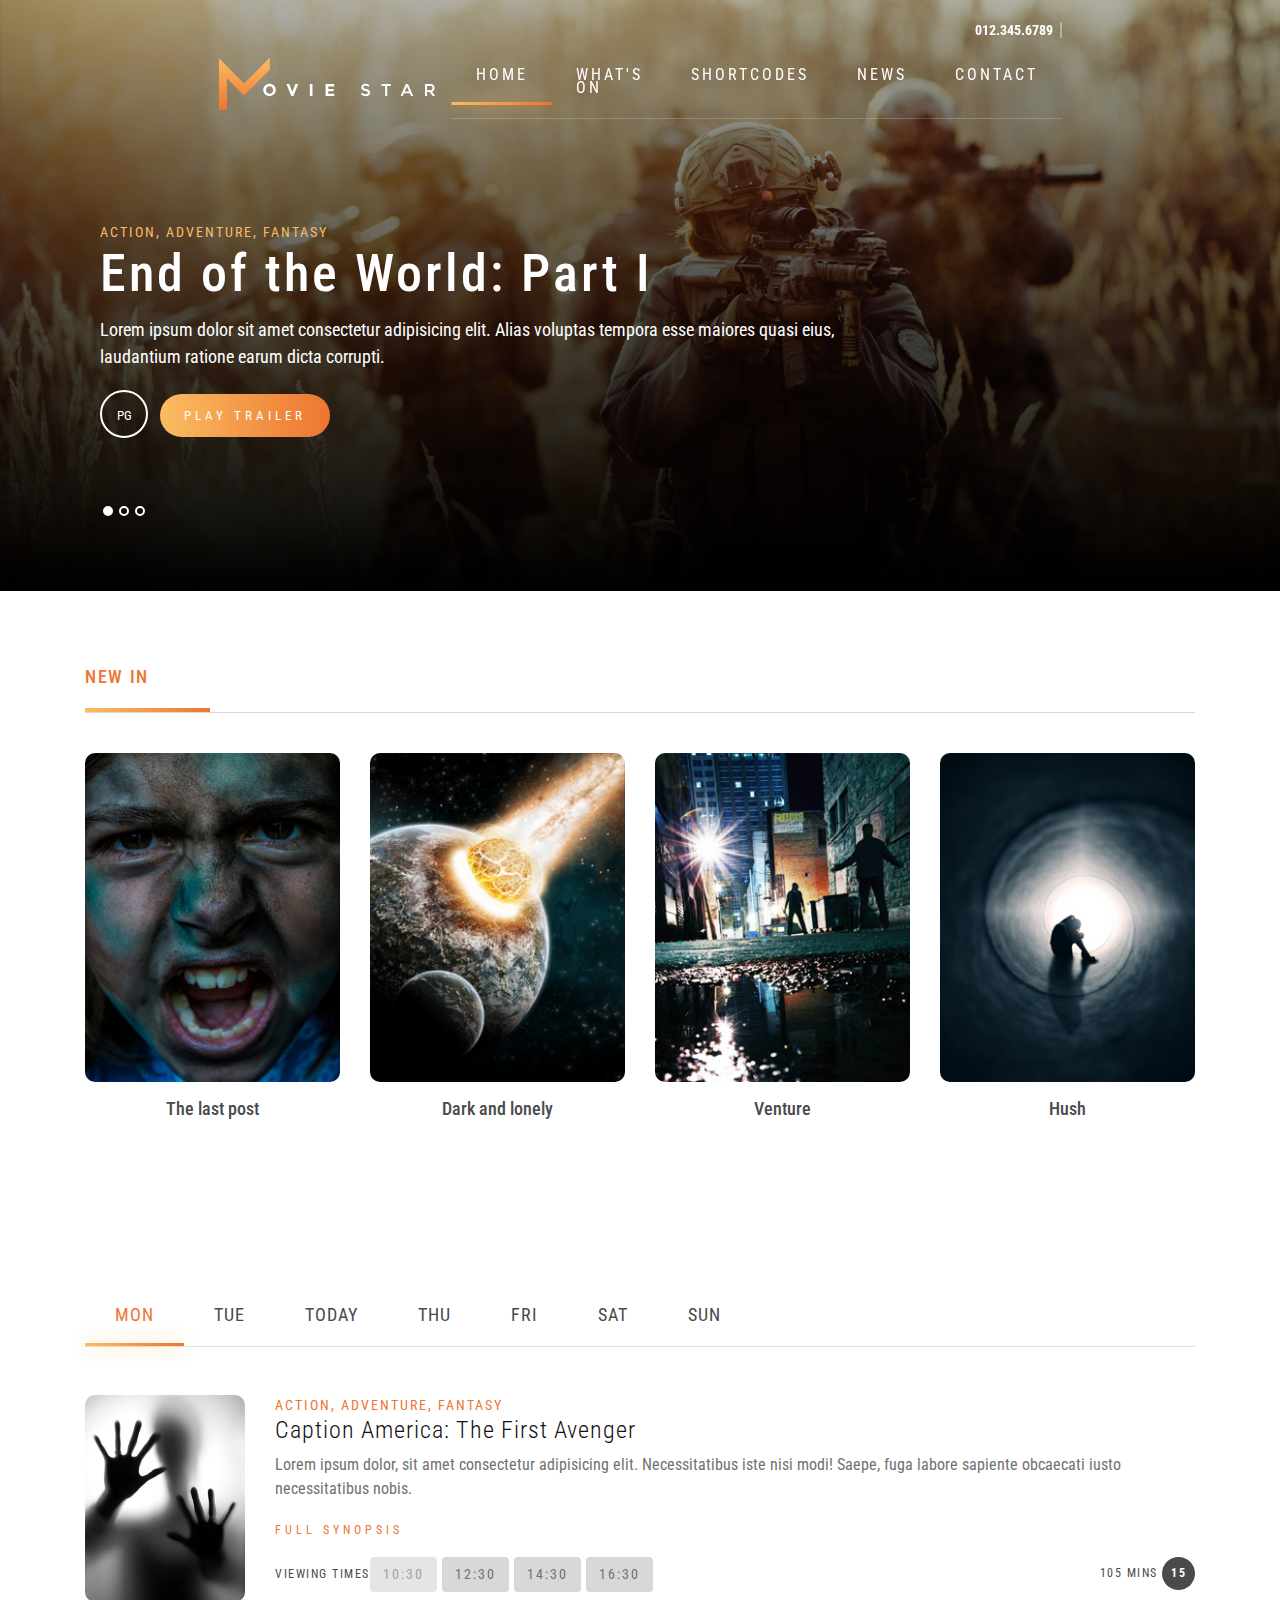
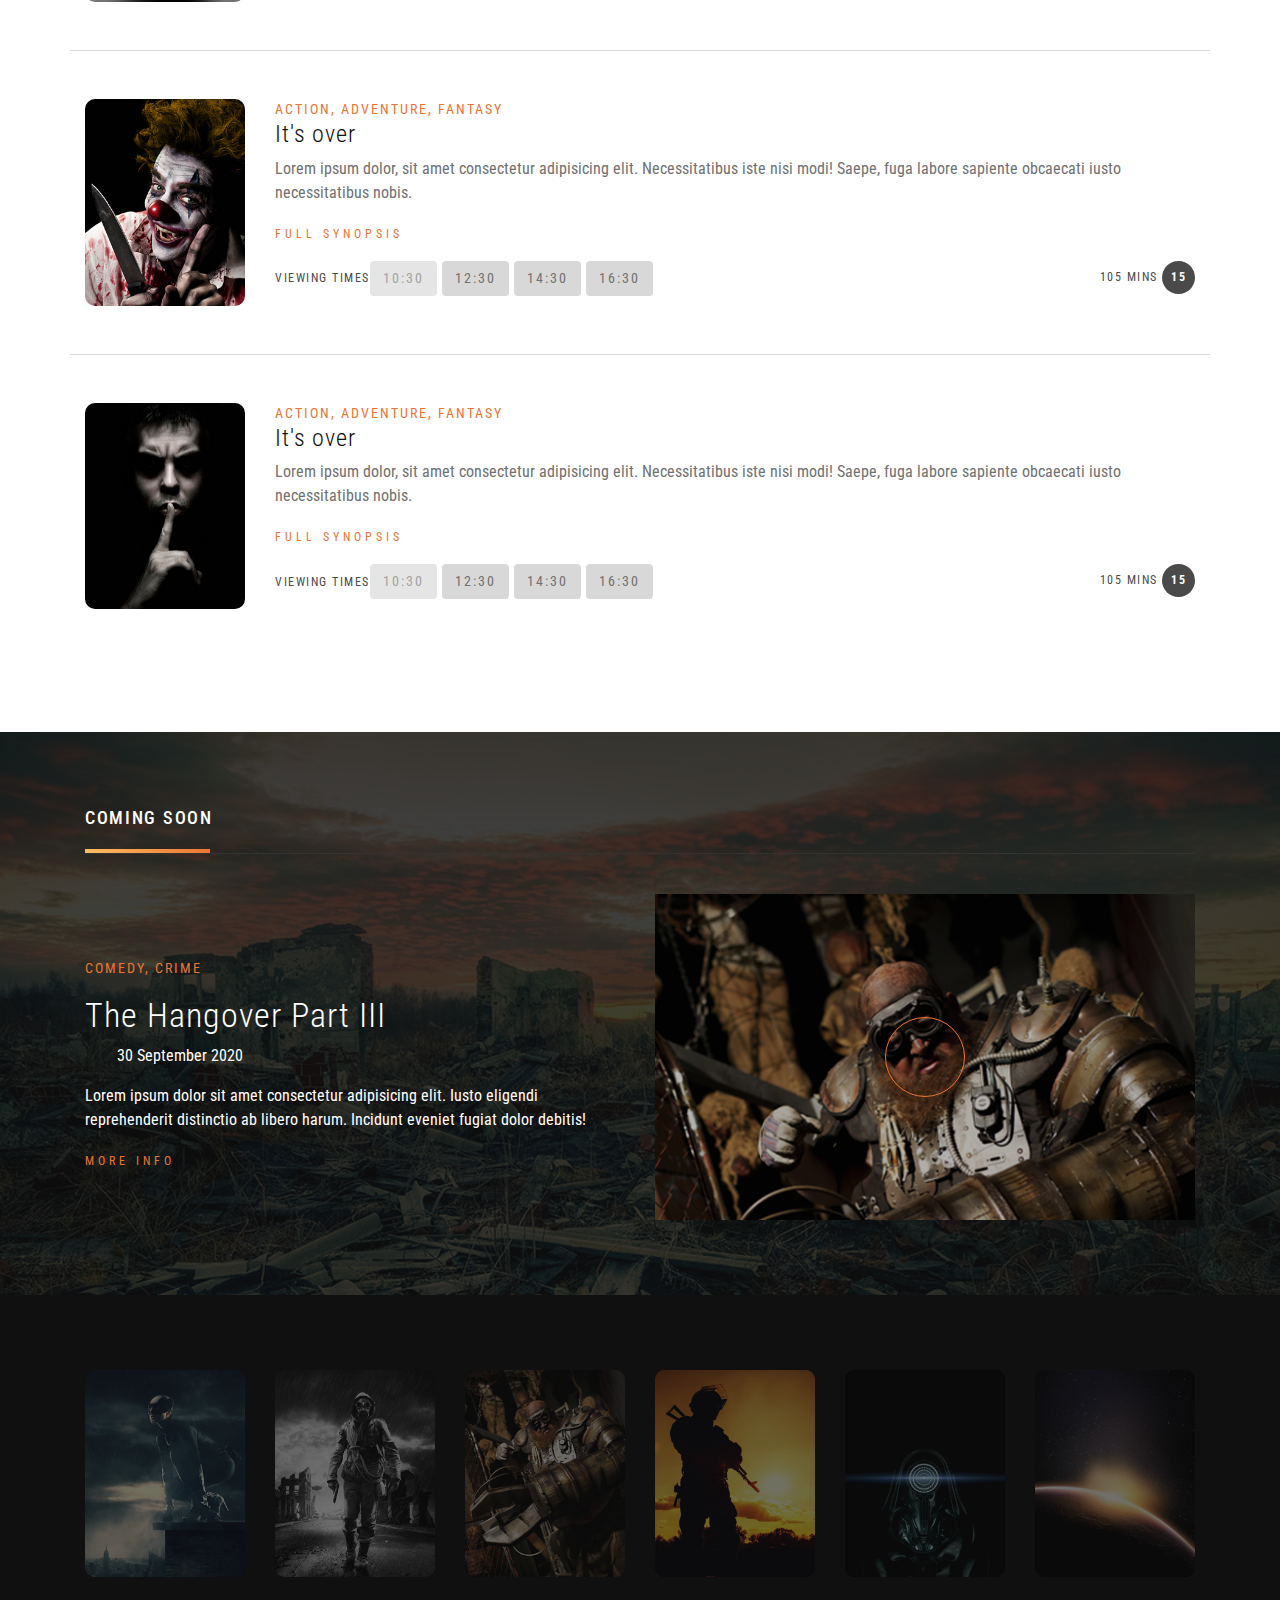
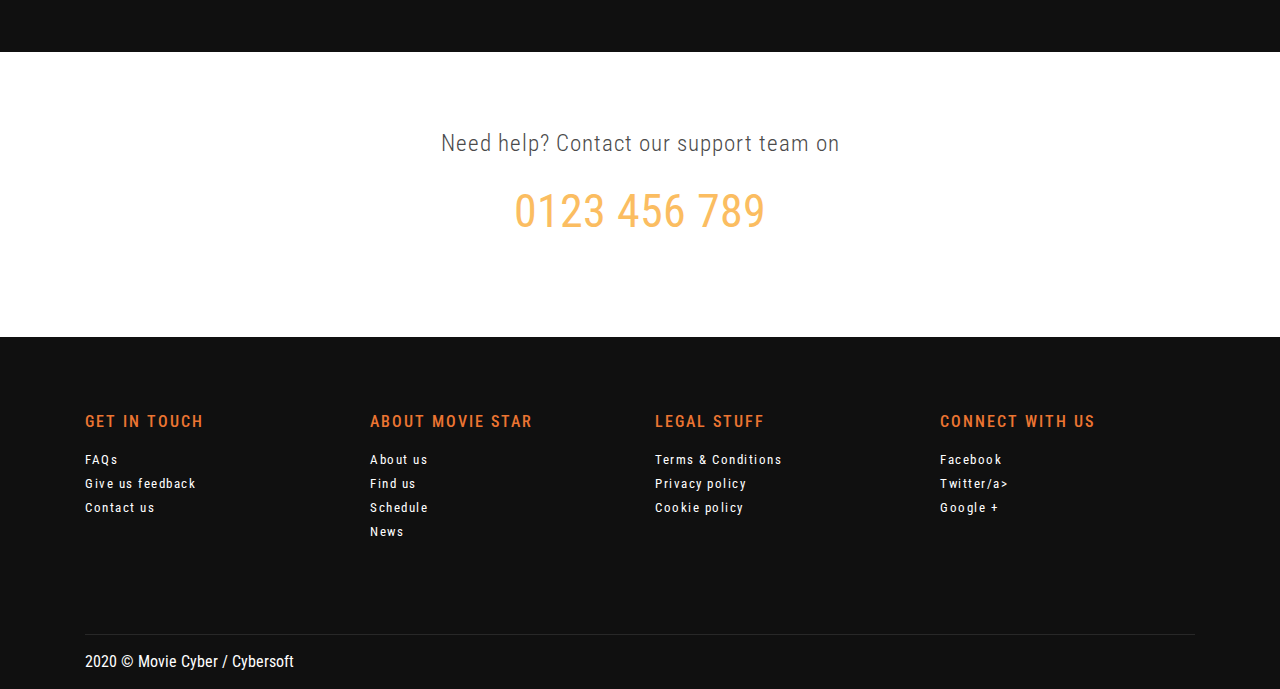
==== Frontend/index.html @ 4424aa49 "Frontend" ====
<!DOCTYPE html>
<html lang="en">

<head>
    <meta charset="UTF-8">
    <meta name="viewport" content="width=device-width, initial-scale=1.0">
    <title>MovieCyber</title>

    <!-- ANIMATE CSS  -->
    <link rel="stylesheet" href="https://cdnjs.cloudflare.com/ajax/libs/animate.css/4.1.1/animate.min.css" />

    <!-- FONT AWESOME  -->
    <link rel="stylesheet" href="https://cdnjs.cloudflare.com/ajax/libs/font-awesome/6.4.0/css/all.min.css"
        integrity="sha512-iecdLmaskl7CVkqkXNQ/ZH/XLlvWZOJyj7Yy7tcenmpD1ypASozpmT/E0iPtmFIB46ZmdtAc9eNBvH0H/ZpiBw=="
        crossorigin="anonymous" referrerpolicy="no-referrer" />

    <!-- BOOTSTRAP 4  CSS -->
    <link rel="stylesheet" href="https://cdn.jsdelivr.net/npm/bootstrap@4.0.0/dist/css/bootstrap.min.css"
        integrity="sha384-Gn5384xqQ1aoWXA+058RXPxPg6fy4IWvTNh0E263XmFcJlSAwiGgFAW/dAiS6JXm" crossorigin="anonymous">

    <!-- FONT GOOGLE  -->
    <link rel="preconnect" href="https://fonts.googleapis.com">
    <link rel="preconnect" href="https://fonts.gstatic.com" crossorigin>
    <link
        href="https://fonts.googleapis.com/css2?family=Montserrat:ital,wght@0,400;0,700;1,300&family=Roboto+Condensed:wght@300;400;700&family=Roboto:wght@700&family=Work+Sans:wght@300;400;700&display=swap"
        rel="stylesheet">

    <!-- VENOBOX CSS  -->
    <link rel="stylesheet" href="./css/venobox.min.css">

    <!-- MAIN CSS  -->
    <link rel="stylesheet" href="./css/index.css">
</head>

<body>
    <!-- HEADER  -->
    <header class="container-md">
        <p class="text-right text-white mb-0">
            <i class="fa-solid fa-phone"></i>
            <span class="mx-3 border-right pr-2">012.345.6789</span>
            <i class="fa fa-search"></i>
        </p>
        <nav class="navbar navbar-expand-md">
            <a class="navbar-brand" href="#">
                <img src="./img/logo.svg" alt="logo">
            </a>
            <button class="navbar-toggler" type="button" data-toggle="collapse" data-target="#movieNavBar"
                aria-controls="navbarSupportedContent" aria-expanded="false" aria-label="Toggle navigation">
                <span class="navbar-toggler-icon">
                    <i class="fa fa-bars"></i>
                </span>
            </button>

            <div class="collapse navbar-collapse" id="movieNavBar">
                <ul class="navbar-nav ml-auto">
                    <li class="nav-item active line">
                        <a class="nav-link" href="#">HOME <span class="sr-only">(current)</span></a>
                    </li>
                    <li class="nav-item line">
                        <a class="nav-link" href="#">WHAT'S ON</a>
                    </li>
                    <li class="nav-item line">
                        <a class="nav-link" href="#">SHORTCODES</a>
                    </li>
                    <li class="nav-item line">
                        <a class="nav-link" href="#">NEWS</a>
                    </li>
                    <li class="nav-item line">
                        <a class="nav-link" href="#">CONTACT</a>
                    </li>
                </ul>
            </div>
        </nav>
    </header>
    <header id="headerFixed">
        <nav class="navbar navbar-expand-lg container">
            <a class="navbar-brand" href="#">
                <img src="./img/logo.svg" alt="logo">
            </a>
            <button class="navbar-toggler" type="button" data-toggle="collapse" data-target="#movieNavBar"
                aria-controls="navbarSupportedContent" aria-expanded="false" aria-label="Toggle navigation">
                <span class="navbar-toggler-icon">
                </span>
            </button>

            <div class="collapse navbar-collapse" id="movieNavBar">
                <ul class="navbar-nav ml-auto">
                    <li class="nav-item active line">
                        <a class="nav-link" href="#">HOME <span class="sr-only">(current)</span></a>
                    </li>
                    <li class="nav-item line">
                        <a class="nav-link" href="#">WHAT'S ON</a>
                    </li>
                    <li class="nav-item line">
                        <a class="nav-link" href="#">SHORTCODES</a>
                    </li>
                    <li class="nav-item line">
                        <a class="nav-link" href="#">NEWS</a>
                    </li>
                    <li class="nav-item line">
                        <a class="nav-link" href="#">CONTACT</a>
                    </li>
                </ul>
            </div>
        </nav>
    </header>

    <!-- CAROUSEL  -->
    <section class="movieCarousel">
        <!-- data-ride="carousel" -->
        <div id="carouselMovie" class="carousel slide">
            <ol class="container carousel-indicators">
                <li data-target="#carouselMovie" data-slide-to="0" class="active"></li>
                <li data-target="#carouselMovie" data-slide-to="1"></li>
                <li data-target="#carouselMovie" data-slide-to="2"></li>
            </ol>
            <div class="carousel-inner">
                <div class="carousel-item active">
                    <img class="d-block w-100" src="./img/hero-1.jpg" alt="First slide">
                    <div class="movieCarousel__overlay">
                    </div>
                    <div class="container carousel-caption d-none d-md-block">
                        <div class="col-9">
                            <p class="animate__animated animate__fadeInDown">ACTION, ADVENTURE, FANTASY</p>
                            <h2 class="animate__animated animate__fadeInDown">End of the World: Part I</h2>
                            <p class="animate__animated animate__fadeInUp">Lorem ipsum dolor sit amet consectetur
                                adipisicing elit. Alias voluptas tempora esse
                                maiores quasi eius, laudantium ratione earum dicta corrupti.</p>
                            <div class="movieCarousel__trailer animate__animated animate__fadeInUp">
                                <span>PG</span>
                                <button>
                                    <span>
                                        <i class="fa fa-play"></i>
                                        PLAY TRAILER
                                    </span>
                                </button>
                            </div>
                        </div>
                    </div>
                </div>
                <div class="carousel-item">
                    <img class="d-block w-100" src="./img/hero-2.jpg" alt="Second slide">
                    <div class="movieCarousel__overlay">
                    </div>
                    <div class="container carousel-caption d-none d-md-block">
                        <div class="col-9">
                            <p class="animate__animated animate__fadeInDown">ACTION, ADVENTURE, FANTASY</p>
                            <h2 class="animate__animated animate__fadeInDown">End of the World: Part II</h2>
                            <p class="animate__animated animate__fadeInUp">Lorem ipsum dolor sit amet consectetur
                                adipisicing elit. Alias voluptas tempora esse
                                maiores
                                quasi eius, laudantium ratione earum dicta corrupti.</p>
                            <div class="movieCarousel__trailer animate__animated animate__fadeInUp">
                                <span>PG</span>
                                <button>
                                    <span>
                                        <i class="fa fa-play"></i>
                                        PLAY TRAILER
                                    </span>
                                </button>
                            </div>
                        </div>
                    </div>
                </div>
                <div class="carousel-item">
                    <img class="d-block w-100" src="./img/hero-3.jpg" alt="Third slide">
                    <div class="movieCarousel__overlay">
                    </div>
                    <div class="container carousel-caption d-none d-md-block">
                        <div class="col-9">
                            <p class="animate__animated animate__fadeInDown">ACTION, ADVENTURE, FANTASY</p>
                            <h2 class="animate__animated animate__fadeInDown">End of the World: Part III</h2>
                            <p class="animate__animated animate__fadeInUp">Lorem ipsum dolor sit amet consectetur
                                adipisicing elit. Alias voluptas tempora esse
                                maiores
                                quasi eius, laudantium ratione earum dicta corrupti.</p>
                            <div class="movieCarousel__trailer animate__animated animate__fadeInUp">
                                <span>PG</span>
                                <button>
                                    <span>
                                        <i class="fa fa-play"></i>
                                        PLAY TRAILER
                                    </span>
                                </button>
                            </div>
                        </div>
                    </div>
                </div>
            </div>
        </div>
    </section>

    <!-- NEWIN -->
    <section class="newIn section">
        <div class="container">
            <h2 class="title">New In</h2>
            <div class="newIn__content">
                <div class="row">
                    <div class="col-3">
                        <div class="newIn__img">
                            <img class="img-fluid" src="./img/movie-1.jpg" alt="">
                            <div class="newIn__overlay"></div>
                            <div class="newIn__play">
                                <div>
                                    <a href="#"><i class="fa fa-play"></i></a>
                                    <a href="#">read more</a>
                                    <p class="date">Released: 7 Mar, 2017</p>
                                </div>
                            </div>
                        </div>
                        <div class="newIn__title">
                            <h3>The last post</h3>
                            <div>
                                <i class="fa fa-star"></i>
                                <i class="fa fa-star"></i>
                                <i class="fa fa-star"></i>
                                <i class="fa fa-star"></i>
                                <i class="fa fa-star"></i>
                            </div>
                        </div>
                    </div>
                    <div class="col-3">
                        <div class="newIn__img">
                            <img class="img-fluid" src="./img/movie-2.jpg" alt="">
                            <div class="newIn__overlay"></div>
                            <div class="newIn__play">
                                <div>
                                    <a href="#"><i class="fa fa-play"></i></a>
                                    <a href="#">read more</a>
                                    <p class="date">Released: 7 Mar, 2017</p>
                                </div>
                            </div>
                        </div>
                        <div class="newIn__title">
                            <h3>Dark and lonely</h3>
                            <div>
                                <i class="fa fa-star"></i>
                                <i class="fa fa-star"></i>
                                <i class="fa fa-star"></i>
                                <i class="fa fa-star"></i>
                                <i class="fa fa-star"></i>
                            </div>
                        </div>
                    </div>
                    <div class="col-3">
                        <div class="newIn__img">
                            <img class="img-fluid" src="./img/movie-3.jpg" alt="">
                            <div class="newIn__overlay"></div>
                            <div class="newIn__play">
                                <div>
                                    <a href="#"><i class="fa fa-play"></i></a>
                                    <a href="#">read more</a>
                                    <p class="date">Released: 7 Mar, 2017</p>
                                </div>
                            </div>
                        </div>
                        <div class="newIn__title">
                            <h3>Venture</h3>
                            <div>
                                <i class="fa fa-star"></i>
                                <i class="fa fa-star"></i>
                                <i class="fa fa-star"></i>
                                <i class="fa fa-star"></i>
                                <i class="fa fa-star"></i>
                            </div>
                        </div>
                    </div>
                    <div class="col-3">
                        <div class="newIn__img">
                            <img class="img-fluid" src="./img/movie-4.jpg" alt="">
                            <div class="newIn__overlay"></div>
                            <div class="newIn__play">
                                <div>
                                    <a href="#"><i class="fa fa-play"></i></a>
                                    <a href="#">read more</a>
                                    <p class="date">Released: 7 Mar, 2017</p>
                                </div>
                            </div>
                        </div>
                        <div class="newIn__title">
                            <h3>Hush</h3>
                            <div>
                                <i class="fa fa-star"></i>
                                <i class="fa fa-star"></i>
                                <i class="fa fa-star"></i>
                                <i class="fa fa-star"></i>
                                <i class="fa fa-star"></i>
                            </div>
                        </div>
                    </div>
                </div>
            </div>
        </div>
    </section>

    <!-- SHOWTIME  -->
    <section class="showTimes section">
        <div class="container">
            <ul class="nav nav-tabs" id="myTab" role="tablist">
                <li class="nav-item">
                    <a class="nav-link active line" id="mon-tab" data-toggle="tab" href="#mon" role="tab"
                        aria-controls="home" aria-selected="true">
                        <span>MON</span>
                    </a>
                </li>
                <li class="nav-item">
                    <a class="nav-link line" id="tue-tab" data-toggle="tab" href="#tue" role="tab"
                        aria-controls="profile" aria-selected="false">
                        <span>TUE</span>
                    </a>
                </li>
                <li class="nav-item">
                    <a class="nav-link line" id="today-tab" data-toggle="tab" href="#today" role="tab"
                        aria-controls="contact" aria-selected="false">
                        <span>TODAY</span>
                    </a>
                </li>
                <li class="nav-item">
                    <a class="nav-link line" id="thu-tab" data-toggle="tab" href="#thu" role="tab"
                        aria-controls="contact" aria-selected="false">
                        <span>THU</span>
                    </a>
                </li>
                <li class="nav-item">
                    <a class="nav-link line" id="fri-tab" data-toggle="tab" href="#fri" role="tab"
                        aria-controls="contact" aria-selected="false">
                        <span>FRI</span>
                    </a>
                </li>
                <li class="nav-item">
                    <a class="nav-link line" id="sat-tab" data-toggle="tab" href="#sat" role="tab"
                        aria-controls="contact" aria-selected="false">
                        <span>SAT</span>
                    </a>
                </li>
                <li class="nav-item">
                    <a class="nav-link line" id="sun-tab" data-toggle="tab" href="#sun" role="tab"
                        aria-controls="contact" aria-selected="false">
                        <span>SUN</span>
                    </a>
                </li>
            </ul>
            <div class="tab-content" id="myTabContent">
                <div class="tab-pane fade show active" id="mon" role="tabpanel" aria-labelledby="home-tab">
                    <div class="row py-5 showTimes__row">
                        <div class="col-2">
                            <img class="img-fluid" src="./img/movie-5.jpg" alt="">
                        </div>
                        <div class="col-10">
                            <p>ACTION, ADVENTURE, FANTASY</p>
                            <h3>Caption America: The First Avenger</h3>
                            <p>Lorem ipsum dolor, sit amet consectetur adipisicing elit. Necessitatibus iste nisi modi!
                                Saepe, fuga labore sapiente obcaecati iusto necessitatibus nobis.</p>
                            <p>
                                <a href="#">FULL SYNOPSIS <i class="fa fa-angle-right"></i></a>
                            </p>
                            <div class="row showTimes__runingTimes">
                                <div class="col-9 d-flex align-items-center">
                                    <span><i class="fa fa-clock"></i> VIEWING TIMES</span>
                                    <button class="btn" disabled>10:30</button>
                                    <button class="btn">12:30</button>
                                    <button class="btn">14:30</button>
                                    <button class="btn">16:30</button>
                                </div>
                                <div class="col-3 text-right showTimes__mins">
                                    <span>105 MINS</span>
                                    <span>15</span>
                                </div>
                            </div>
                        </div>
                    </div>
                    <div class="row py-5 showTimes__row">
                        <div class="col-2">
                            <img class="img-fluid" src="./img/movie-6.jpg" alt="">
                        </div>
                        <div class="col-10">
                            <p>ACTION, ADVENTURE, FANTASY</p>
                            <h3>It's over</h3>
                            <p>Lorem ipsum dolor, sit amet consectetur adipisicing elit. Necessitatibus iste nisi modi!
                                Saepe, fuga labore sapiente obcaecati iusto necessitatibus nobis.</p>
                            <p>
                                <a href="#">FULL SYNOPSIS <i class="fa fa-angle-right"></i></a>
                            </p>
                            <div class="row showTimes__runingTimes">
                                <div class="col-9 d-flex align-items-center">
                                    <span><i class="fa fa-clock"></i> VIEWING TIMES</span>
                                    <button class="btn" disabled>10:30</button>
                                    <button class="btn">12:30</button>
                                    <button class="btn">14:30</button>
                                    <button class="btn">16:30</button>
                                </div>
                                <div class="col-3 text-right showTimes__mins">
                                    <span>105 MINS</span>
                                    <span>15</span>
                                </div>
                            </div>
                        </div>
                    </div>
                    <div class="row py-5 showTimes__row">
                        <div class="col-2">
                            <img class="img-fluid" src="./img/movie-7.jpg" alt="">
                        </div>
                        <div class="col-10">
                            <p>ACTION, ADVENTURE, FANTASY</p>
                            <h3>It's over</h3>
                            <p>Lorem ipsum dolor, sit amet consectetur adipisicing elit. Necessitatibus iste nisi modi!
                                Saepe, fuga labore sapiente obcaecati iusto necessitatibus nobis.</p>
                            <p>
                                <a href="#">FULL SYNOPSIS <i class="fa fa-angle-right"></i></a>
                            </p>
                            <div class="row showTimes__runingTimes">
                                <div class="col-9 d-flex align-items-center">
                                    <span><i class="fa fa-clock"></i> VIEWING TIMES</span>
                                    <button class="btn" disabled>10:30</button>
                                    <button class="btn">12:30</button>
                                    <button class="btn">14:30</button>
                                    <button class="btn">16:30</button>
                                </div>
                                <div class="col-3 text-right showTimes__mins">
                                    <span>105 MINS</span>
                                    <span>15</span>
                                </div>
                            </div>
                        </div>
                    </div>
                </div>
                <div class="tab-pane fade" id="tue" role="tabpanel" aria-labelledby="profile-tab">
                    <div class="row py-5 showTimes__row">
                        <div class="col-2">
                            <img class="img-fluid" src="./img/movie-7.jpg" alt="">
                        </div>
                        <div class="col-10">
                            <p>ACTION, ADVENTURE, FANTASY</p>
                            <h3>It's over</h3>
                            <p>Lorem ipsum dolor, sit amet consectetur adipisicing elit. Necessitatibus iste nisi modi!
                                Saepe, fuga labore sapiente obcaecati iusto necessitatibus nobis.</p>
                            <p>
                                <a href="#">FULL SYNOPSIS <i class="fa fa-angle-right"></i></a>
                            </p>
                            <div class="row showTimes__runingTimes">
                                <div class="col-9 d-flex align-items-center">
                                    <span><i class="fa fa-clock"></i> VIEWING TIMES</span>
                                    <button class="btn" disabled>10:30</button>
                                    <button class="btn">12:30</button>
                                    <button class="btn">14:30</button>
                                    <button class="btn">16:30</button>
                                </div>
                                <div class="col-3 text-right showTimes__mins">
                                    <span>105 MINS</span>
                                    <span>15</span>
                                </div>
                            </div>
                        </div>
                    </div>
                </div>
                <div class="tab-pane fade" id="today" role="tabpanel" aria-labelledby="contact-tab">
                    <div class="row py-5 showTimes__row">
                        <div class="col-2">
                            <img class="img-fluid" src="./img/movie-7.jpg" alt="">
                        </div>
                        <div class="col-10">
                            <p>ACTION, ADVENTURE, FANTASY</p>
                            <h3>It's over</h3>
                            <p>Lorem ipsum dolor, sit amet consectetur adipisicing elit. Necessitatibus iste nisi modi!
                                Saepe, fuga labore sapiente obcaecati iusto necessitatibus nobis.</p>
                            <p>
                                <a href="#">FULL SYNOPSIS <i class="fa fa-angle-right"></i></a>
                            </p>
                            <div class="row showTimes__runingTimes">
                                <div class="col-9 d-flex align-items-center">
                                    <span><i class="fa fa-clock"></i> VIEWING TIMES</span>
                                    <button class="btn" disabled>10:30</button>
                                    <button class="btn">12:30</button>
                                    <button class="btn">14:30</button>
                                    <button class="btn">16:30</button>
                                </div>
                                <div class="col-3 text-right showTimes__mins">
                                    <span>105 MINS</span>
                                    <span>15</span>
                                </div>
                            </div>
                        </div>
                    </div>
                </div>
                <div class="tab-pane fade" id="thu" role="tabpanel" aria-labelledby="contact-tab">
                    <div class="row py-5 showTimes__row">
                        <div class="col-2">
                            <img class="img-fluid" src="./img/movie-7.jpg" alt="">
                        </div>
                        <div class="col-10">
                            <p>ACTION, ADVENTURE, FANTASY</p>
                            <h3>It's over</h3>
                            <p>Lorem ipsum dolor, sit amet consectetur adipisicing elit. Necessitatibus iste nisi modi!
                                Saepe, fuga labore sapiente obcaecati iusto necessitatibus nobis.</p>
                            <p>
                                <a href="#">FULL SYNOPSIS <i class="fa fa-angle-right"></i></a>
                            </p>
                            <div class="row showTimes__runingTimes">
                                <div class="col-9 d-flex align-items-center">
                                    <span><i class="fa fa-clock"></i> VIEWING TIMES</span>
                                    <button class="btn" disabled>10:30</button>
                                    <button class="btn">12:30</button>
                                    <button class="btn">14:30</button>
                                    <button class="btn">16:30</button>
                                </div>
                                <div class="col-3 text-right showTimes__mins">
                                    <span>105 MINS</span>
                                    <span>15</span>
                                </div>
                            </div>
                        </div>
                    </div>
                </div>
                <div class="tab-pane fade" id="fri" role="tabpanel" aria-labelledby="contact-tab">
                    <div class="row py-5 showTimes__row">
                        <div class="col-2">
                            <img class="img-fluid" src="./img/movie-7.jpg" alt="">
                        </div>
                        <div class="col-10">
                            <p>ACTION, ADVENTURE, FANTASY</p>
                            <h3>It's over</h3>
                            <p>Lorem ipsum dolor, sit amet consectetur adipisicing elit. Necessitatibus iste nisi modi!
                                Saepe, fuga labore sapiente obcaecati iusto necessitatibus nobis.</p>
                            <p>
                                <a href="#">FULL SYNOPSIS <i class="fa fa-angle-right"></i></a>
                            </p>
                            <div class="row showTimes__runingTimes">
                                <div class="col-9 d-flex align-items-center">
                                    <span><i class="fa fa-clock"></i> VIEWING TIMES</span>
                                    <button class="btn" disabled>10:30</button>
                                    <button class="btn">12:30</button>
                                    <button class="btn">14:30</button>
                                    <button class="btn">16:30</button>
                                </div>
                                <div class="col-3 text-right showTimes__mins">
                                    <span>105 MINS</span>
                                    <span>15</span>
                                </div>
                            </div>
                        </div>
                    </div>
                </div>
                <div class="tab-pane fade" id="sat" role="tabpanel" aria-labelledby="contact-tab">
                    <div class="row py-5 showTimes__row">
                        <div class="col-2">
                            <img class="img-fluid" src="./img/movie-7.jpg" alt="">
                        </div>
                        <div class="col-10">
                            <p>ACTION, ADVENTURE, FANTASY</p>
                            <h3>It's over</h3>
                            <p>Lorem ipsum dolor, sit amet consectetur adipisicing elit. Necessitatibus iste nisi modi!
                                Saepe, fuga labore sapiente obcaecati iusto necessitatibus nobis.</p>
                            <p>
                                <a href="#">FULL SYNOPSIS <i class="fa fa-angle-right"></i></a>
                            </p>
                            <div class="row showTimes__runingTimes">
                                <div class="col-9 d-flex align-items-center">
                                    <span><i class="fa fa-clock"></i> VIEWING TIMES</span>
                                    <button class="btn" disabled>10:30</button>
                                    <button class="btn">12:30</button>
                                    <button class="btn">14:30</button>
                                    <button class="btn">16:30</button>
                                </div>
                                <div class="col-3 text-right showTimes__mins">
                                    <span>105 MINS</span>
                                    <span>15</span>
                                </div>
                            </div>
                        </div>
                    </div>
                </div>
                <div class="tab-pane fade" id="sun" role="tabpanel" aria-labelledby="contact-tab">
                    <div class="row py-5 showTimes__row">
                        <div class="col-2">
                            <img class="img-fluid" src="./img/movie-7.jpg" alt="">
                        </div>
                        <div class="col-10">
                            <p>ACTION, ADVENTURE, FANTASY</p>
                            <h3>It's over</h3>
                            <p>Lorem ipsum dolor, sit amet consectetur adipisicing elit. Necessitatibus iste nisi modi!
                                Saepe, fuga labore sapiente obcaecati iusto necessitatibus nobis.</p>
                            <p>
                                <a href="#">FULL SYNOPSIS <i class="fa fa-angle-right"></i></a>
                            </p>
                            <div class="row showTimes__runingTimes">
                                <div class="col-9 d-flex align-items-center">
                                    <span><i class="fa fa-clock"></i> VIEWING TIMES</span>
                                    <button class="btn" disabled>10:30</button>
                                    <button class="btn">12:30</button>
                                    <button class="btn">14:30</button>
                                    <button class="btn">16:30</button>
                                </div>
                                <div class="col-3 text-right showTimes__mins">
                                    <span>105 MINS</span>
                                    <span>15</span>
                                </div>
                            </div>
                        </div>
                    </div>
                </div>
            </div>
        </div>
    </section>

    <!-- COMINGSOON -->
    <section class="comingSoon section">
        <div class="container">
            <h2 class="title title-white">COMING SOON</h2>
            <div class="row align-items-center">
                <div class="col-6">
                    <p class="comingSoon__type">COMEDY, CRIME</p>
                    <h3>The Hangover Part III</h3>
                    <div class="comingSoon__rating">
                        <i class="fa fa-star"></i>
                        <i class="fa fa-star"></i>
                        <i class="fa fa-star"></i>
                        <i class="fa fa-star"></i>
                        <i class="fa fa-star"></i>
                        <span>
                            <i class="fa fa-calendar-alt mx-3"></i>
                            30 September 2020
                        </span>
                    </div>
                    <p>Lorem ipsum dolor sit amet consectetur adipisicing elit. Iusto eligendi reprehenderit distinctio ab libero harum. Incidunt eveniet fugiat dolor debitis!</p>
                    <a href="#">MORE INFO <i class="fa fa-angle-right"></i></a>
                </div>
                <div class="col-6">
                    <a class="my-video-links venobox" data-vbtype="video" href="https://youtu.be/iN2bQ2j7bGY">
                        <div class="comingSoon__video">
                            <img class="img-fluid" src="./img/slide-3-video.png" alt="">
                            <i class="fa fa-play"></i>
                        </div>
                    </a>
                </div>
            </div>
        </div>
    </section>

    <!-- MOVIELIST  -->
    <section class="movieList section">
        <div class="container">
            <div class="row">
                <div class="col-2">
                    <div class="movieList__item">
                        <img class="img-fluid" src="./img/movie-9.jpg" alt="">
                        <div class="movieList__overlay"></div>
                    </div>
                </div>
                <div class="col-2">
                    <div class="movieList__item">
                        <img class="img-fluid" src="./img/movie-8.jpg" alt="">
                        <div class="movieList__overlay"></div>
                    </div>
                </div>
                <div class="col-2">
                    <div class="movieList__item">
                        <img class="img-fluid" src="./img/movie-11.jpg" alt="">
                        <div class="movieList__overlay"></div>
                    </div>
                </div>
                <div class="col-2">
                    <div class="movieList__item">
                        <img class="img-fluid" src="./img/movie-13.jpg" alt="">
                        <div class="movieList__overlay"></div>
                    </div>
                </div>
                <div class="col-2">
                    <div class="movieList__item">
                        <img class="img-fluid" src="./img/movie-12.jpg" alt="">
                        <div class="movieList__overlay"></div>
                    </div>
                </div>
                <div class="col-2">
                    <div class="movieList__item">
                        <img class="img-fluid" src="./img/movie-14.jpg" alt="">
                        <div class="movieList__overlay"></div>
                    </div>
                </div>
            </div>
        </div>
    </section>

    <!-- CONTACT  -->
    <section class="contact section">
        <div class="contact__content">
            <p>Need help? Contact our support team on</p>
            <p><a href="tel:0123456789">0123 456 789</a></p>
        </div>
    </section>

    <!-- FOOTER  -->
    <footer>
        <div class="container">
            <div class="row section">
                <div class="col-3">
                    <h3>GET IN TOUCH</h3>
                    <ul>
                        <li><a href="#">FAQs</a></li>
                        <li><a href="#">Give us feedback</a></li>
                        <li><a href="#">Contact us</a></li>
                    </ul>
                </div>
                <div class="col-3">
                    <h3>ABOUT MOVIE STAR</h3>
                    <ul>
                        <li><a href="#">About us</a></li>
                        <li><a href="#">Find us</a></li>
                        <li><a href="#">Schedule</a></li>
                        <li><a href="#">News</a></li>
                    </ul>
                </div>
                <div class="col-3">
                    <h3>LEGAL STUFF</h3>
                    <ul>
                        <li><a href="#">Terms & Conditions</a></li>
                        <li><a href="#">Privacy policy</a></li>
                        <li><a href="#">Cookie policy</a></li>
                    </ul>
                </div>
                <div class="col-3">
                    <h3>CONNECT WITH US</h3>
                    <ul>
                        <li><a href="#"><i class="fab fa-facebook-f"></i> Facebook</a></li>
                        <li><a href="#"><i class="fab fa-twitter"></i> Twitter/a></li>
                        <li><a href="#"><i class="fab fa-google-plus-g"></i> Google +</a></li>
                    </ul>
                </div>
            </div>
            <div class="footer__copyright">
                <p>2020 © Movie Cyber / Cybersoft</p>
            </div>
        </div>
    </footer>

    <!-- Thư viện hỗ trợ  -->
    <script src="https://code.jquery.com/jquery-3.2.1.min.js"></script>

    <!-- BOOTSTRAP 4 JS  -->
    <script src="https://cdn.jsdelivr.net/npm/popper.js@1.12.9/dist/umd/popper.min.js"
        integrity="sha384-ApNbgh9B+Y1QKtv3Rn7W3mgPxhU9K/ScQsAP7hUibX39j7fakFPskvXusvfa0b4Q"
        crossorigin="anonymous"></script>
    <script src="https://cdn.jsdelivr.net/npm/bootstrap@4.0.0/dist/js/bootstrap.min.js"
        integrity="sha384-JZR6Spejh4U02d8jOt6vLEHfe/JQGiRRSQQxSfFWpi1MquVdAyjUar5+76PVCmYl"
        crossorigin="anonymous"></script>

    <!-- VENOBOX JS-->
    <script src="./js/venobox.min.js"></script>
    <script>
        $(document).ready(function (){
            $('.venobox').venobox();
        });
    </script>

    <!-- MAIN JS  -->
    <script>

        window.onscroll = function () {
            // Code tạo hiệu ứng xuất hiện thanh màu đen khi scroll
            if (document.body.scrollTop > 200 || document.documentElement.scrollTop > 200) {
                // 
                document.getElementById("headerFixed").style.transform = "translate(-50%,0)";
            }
            else {
                document.getElementById("headerFixed").style.transform = "translate(-50%,-100%)";
            }
        }
    </script>
</body>

</html>
---- Frontend/css/index.css ----
/* GLOBAL  */
* {
    margin: 0;
    padding: 0;
    box-sizing: border-box;
}

html, body {
    font-family: 'Roboto Condensed', sans-serif;
    color: #717171;
    
}

::selection {
    background-color: #ec7532;
    color: white;
}

/* line style  */
.line::after {
    content: "";
    width: 0%;
    height: 3px;
    /*Giá trị 1 hướng trải màu: 
    to right: trái qua phải
    to left: phải qua trái
    to bottom: từ trên xuống
    to top: từ dưới lên 

    Phụ thuộc vào hướng trải màu
    Giá trị thứ 2: màu bắt đầu (trái)
    Giá trị thứ 3: màu kết thúc
    */
    background: linear-gradient(to right, #fbbd61, #ec7532);
    display: block;
    box-shadow: 0 0 20px #fbbd61;
    transition: all .5s;
}

.line.active::after {
    width: 100%;
}

.line:hover:after {
    width: 100%;
}

.section {
    padding: 75px 0;

}

.title {
    color: #ec7532;
    font-size: 1.125rem;
    border-bottom: 1px solid #d8d8d8;
    text-transform: uppercase;
    letter-spacing: 1.7px;
    margin-bottom: 40px;
} 

.title::after {
    content: '';
    background: linear-gradient(to right, #fbbd61,#ec7532);
    width: 125px;
    height: 4px;
    display: block;
    margin-top: 20px;
}

.title-white {
    color: white;
    border-bottom: 1px solid #333;

}

/* HEADER  */
header {
    position: absolute;
    top: 20px;
    left: 50%;
    transform: translateX(-50%);
    z-index: 2;
}

header p {
    font-size: 14px;
    font-weight: 700;
}

#movieNavBar .nav-item {
    border-bottom: 1px solid rgba(255, 255, 255, 0.2);
}

#movieNavBar .nav-item .nav-link {
    color: white;
    letter-spacing: 3px;
    line-height: 0.8em;
    padding: 20px 24px;
}

#headerFixed {
    background-color: #101010;
    position: fixed;
    top: 0;
    width: 100%;
    transform: translate(-50%,-100%);
    transition: transform .5s;
    z-index: 16;
}

/* CAROUSEL  */
#carouselMovie .carousel-item .carousel-caption {
    text-align: left;
    top:55%;
    left: 50%;
    transform: translate(-50%,-50%);
}

/* :first-child thứ tự trước, loai thẻ */
/* :first-of-type loại thẻ trước, thứ tự sau */
#carouselMovie .carousel-item .carousel-caption p:first-of-type {
    color: #fbbd61;
    font-size: 0.875rem;
    letter-spacing: 2px;
    margin: 0;
    animation-delay: 0.5s;
}
/* :last-child */
#carouselMovie .carousel-item .carousel-caption p:last-of-type {
    font-size: 1.125rem;
    margin-bottom: 20px;
}

#carouselMovie .carousel-item .carousel-caption h2 {
    font-size: 3.25rem;
    letter-spacing: 3px;
    margin-bottom: 10px;
}

.movieCarousel__trailer {
    animation-delay: 0.5s;
}

.movieCarousel__trailer>span {
    width: 48px;
    height: 48px;
    border-radius: 50%;
    border: 2px solid white;
    font-size: 0.8rem;
    display: inline-block;
    line-height: 48px;
    text-align: center;
    margin-right: 8px;
}

.movieCarousel__trailer button {
    padding: 12px 24px;
    border: none;
    border-radius: 30px;
    font-size: 0.8rem;
    letter-spacing: 4px;
    color: white;
    background: linear-gradient(to right,#fbbd61, #ec7532);
    position: relative;
    overflow: hidden;
    outline: none;
}
/* B1 xây dựng overlay phủ lên thẻ cha (button) */
.movieCarousel__trailer button::before {
    content: "";
    width: 110%;
    height: 100%;
    background-color: #ec7532;
    position: absolute;
    top: 0;
    left: 0;
    display: block;
    /* chưa hover  */
    transform: skewX(30deg) translateX(-110%);
    transition: all .5s;
    z-index: 1;
}

/* đã hover  */
/* transform: skewX(30deg) translateX(-10px); */
.movieCarousel__trailer button:hover:before {
    transform: skewX(30deg) translateX(-10px);
    
}

.movieCarousel__trailer button span {
    position: relative;
    z-index: 2;
}

#carouselMovie .carousel-indicators {
    justify-content: flex-start;
    left: 50%;
    transform: translateX(-50%);
    margin-right: 0;
    margin-left: 0;
    padding-right: 30px;
    padding-left: 30px;
    bottom: 10%;
}

#carouselMovie .carousel-indicators li {
    width: 10px;
    height: 10px;
    border-radius: 50%;
    border: 2px solid white;
    background-color: transparent;
}

#carouselMovie .carousel-indicators li.active {
    background-color: white;
}

.movieCarousel__overlay {
    position: absolute;
    top: 0;
    left: 0;
    width: 100%;
    height: 100%;
    background: linear-gradient(to top,black, transparent);
}

/* NEWIN  */
.newIn__title {
    text-align: center;
}

.newIn__title h3 {
    font-size: 18px;
    color: #4a4a4a;
    margin: 1rem 0;
}

.newIn__title i {
    color: #fbbd61;
}

.newIn__img {
    position: relative;
    overflow: hidden;
    border-radius: 10px;
}

.newIn__overlay {
    width: 200%;
    height: 100%;
    position: absolute;
    top: 0;
    left: 0;
    background: linear-gradient(to bottom, #fbbd61, #ec7532);
    transform: skewX(30deg) translateX(-150%);
    transition: all .5s;
    opacity: 0.9;
}

.newIn__img:hover .newIn__overlay {
    transform: skewX(30deg) translateX(-30%);
}

.newIn__play {
    position: absolute;
    top: 0;
    left: 0;
    width: 100%;
    height: 100%;
    text-align: center;
    display: flex;
    justify-content: center;
    align-items: center;
    opacity: 0;
    transition: all 0.5s;
}

.newIn__img:hover .newIn__play {
    opacity: 1;
}

.newIn__play i {
    width: 80px;
    height: 80px;
    border: 2px solid white;
    border-radius: 50%;
    text-align: center;
    line-height: 80px;
    transform: scale(1);
    transition: all .5s;
}

.newIn__play i:hover {
    transform: scale(0.9);
}

.newIn__play a {
    color: white;
    text-decoration: none;
    text-transform: uppercase;
    font-size: 13px;
    letter-spacing: 4px;
    display: block;
    margin: 1rem 0;
}

.newIn__play p {
    color: white;
}

/* SHOWTIMES */
.showTimes .nav-tabs .nav-item.show .nav-link, .showTimes .nav-tabs .nav-link.active {
    border: none;

}

.showTimes .nav-tabs .nav-link.active {
    color: #ec7532;
}

.showTimes .nav-tabs .nav-link {
    border: none;
    padding: 0;
    font-size: 18px;
    letter-spacing: 1px;
    color: #4a4a4a;
}

.showTimes .nav-tabs .nav-item {
    margin-bottom: 0;
}

.showTimes .nav-tabs .nav-link span {
    padding: 15px 30px;
    display: block;
}

#myTabContent .tab-pane .showTimes__row:last-child {
    border-bottom: none;
}

.showTimes__row {
    border-bottom: 1px solid #d8d8d8;
}

.showTimes__row img {
    border-radius: 10px;
}

.showTimes__row div p:first-of-type {
    font-size: 14px;
    letter-spacing: 2px;
    color: #ec7532;
    margin-bottom: 0;
}

.showTimes__row h3 {
    font-size: 24px;
    font-weight: 300;
    color: #101010;
    letter-spacing: 1px;
}

.showTimes__row a {
    font-size: 12px;
    letter-spacing: 4px;
    color: #ec7532;
    text-decoration: none;
    transition: all .5s;
}

.showTimes__row a:hover {
    color: #101010;
}

.showTimes__runingTimes {
    font-size: 12px;
    letter-spacing: 1.5px;
    color: #4a4a4a;
}

.showTimes__runingTimes button {
    font-size: 14px;
    letter-spacing: 2px;
    color: #717171;
    background-color: #d8d8d8;
    margin-right: 5px;
}

.showTimes__mins span:last-child {
    width: 33px;
    height: 33px;
    border-radius: 50%;
    display: inline-block;
    color: white;
    background-color: #4a4a4a;
    text-align: center;
    line-height: 33px;
    font-weight: 700;
}

/* COMING SOON  */
.comingSoon {
    /* background-image: url(../img/slide-3.png); */
    background: #101010 url(../img/slide-3.png);
    background-size: cover;
    color: white;
}

.comingSoon__type {
    font-size: 14px;
    color: #ec7532;
    letter-spacing: 2px;

}

.comingSoon h3 {
    font-size: 34px;
    letter-spacing: 1px;
    font-weight: 300;
}

.comingSoon__rating > i {
    color: #fbbd61;

}

.comingSoon p {
    margin: 1rem 0;
}

.comingSoon a {
    font-size: 12px;
    letter-spacing: 4px;
    color: #ec7532;
    text-decoration: none;
    transition: all .5s;
}

.comingSoon a:hover {
    color: white;
}

.comingSoon__video {
    position: relative;
}

.comingSoon__video i {
    position: absolute;
    top: 50%;
    left: 50%;
    transform: translate(-50%,-50%) scale(1);
    width: 80px;
    height: 80px;
    text-align: center;
    line-height: 80px;
    border: 1px solid #ec7532;
    border-radius: 50%;
    font-size: 25px;
    transition: all .5s;
    color: white;
}

.comingSoon__video:hover i {
    transform:translate(-50%,-50%) scale(0.9);
}

/* MOVIELIST  */
.movieList {
    background-color: #101010;
}

.movieList__item {
    position: relative;
    border-radius: 10px;
    overflow: hidden;
}

.movieList__overlay {
    position: absolute;
    top: 0;
    left: 0;
    width: 100%;
    height: 100%;
    background-color: #101010;
    opacity: 0.6;
    transition: all .5s;
}

.movieList__item:hover .movieList__overlay {
    opacity: 0;
}

/* CONTACT */
.contact__content {
    text-align: center;
}

.contact__content p:first-child {
    font-size: 23px;
    color: #4a4a4a;
    letter-spacing: 1px;
    font-weight: 300;
}

.contact__content a {
    font-size: 46px;
    color: #fbbd61;
    text-decoration: none;
}

/* FOOTER  */
footer {
    background-color: #101010;
}

footer h3 {
    font-size: 16px;
    letter-spacing: 2px;
    margin-bottom: 15px;
    color:#ec7532;
}

footer li {
    list-style: none;

}

footer a {
    font-size: 13px;
    color: white;
    text-decoration: none;
    letter-spacing: 1.5px;
    padding: 3px 0; 
    transition: all .5s;
}

footer a:hover {
    color: #fbbd61;
    text-decoration: none;
}

.footer__copyright {
    border-top: 1px solid rgba(255, 255, 255, 0.1);
    color: white;
    padding: 15px 0;

}

.footer__copyright p {
    margin-bottom: 0;
}


/* RESPONSIVE  */
@media screen and (max-width: 991.98px) {
    /* HEADER  */
    header .navbar-brand {
        max-width: 180px;
    }

    header .navbar-brand img {
        max-width: 100%;
    }

    #movieNavBar .navbar-nav .nav-link {
        font-size: 14px;
        /* padding: 20px 12px; */
        letter-spacing: 2px;
        
    }
}

@media screen and (max-width: 767.98px) {
    /* GLOBAL */
    .line.active::after {
        width: 0;
    }
    /* HEADER  */
    header .navbar-toggler {
        color: #fbbd61;
    }

    header .navbar-toggler:focus {
        outline: none;
    }

    #movieNavBar .navbar-nav {
        background-color: rgba(0, 0, 0, 0.9);
        text-align: center;
    }

    #movieNavBar .navbar-nav .active .nav-link {
        color: #ec7532;
    }

    
}
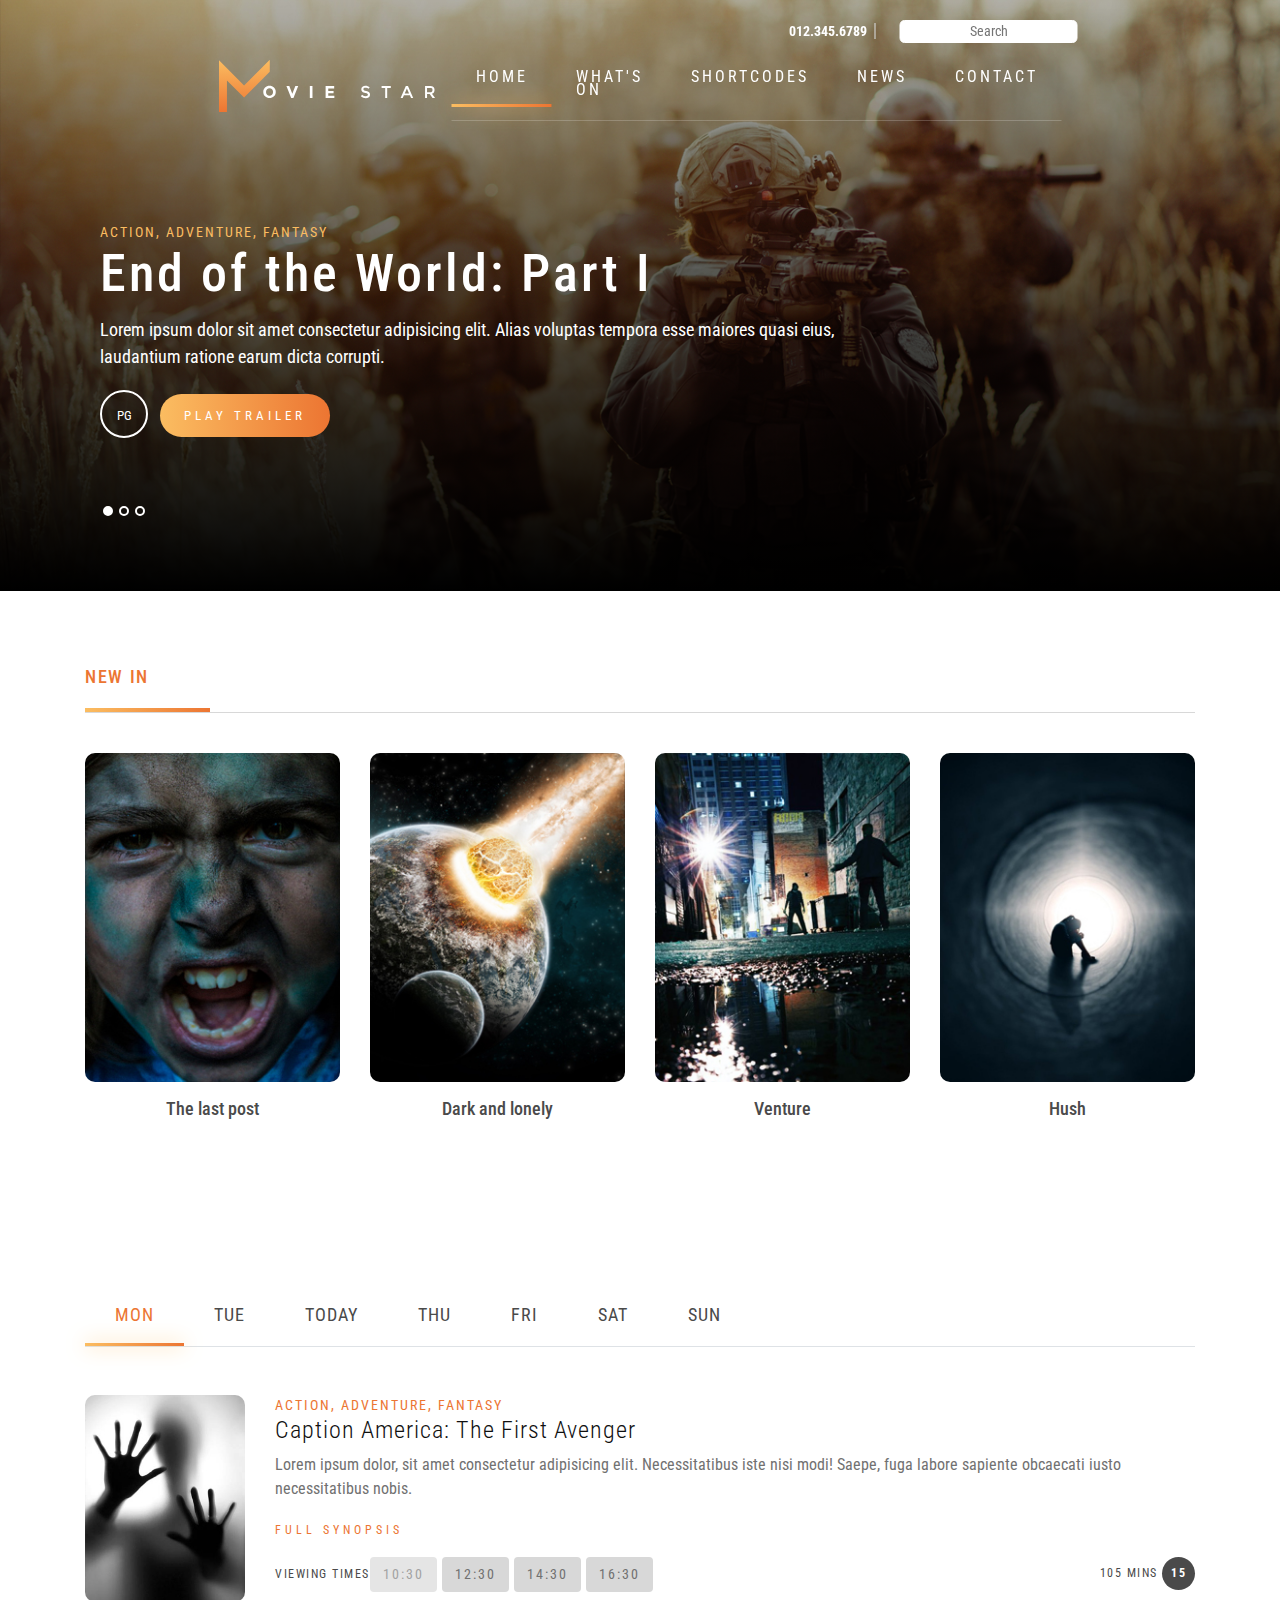
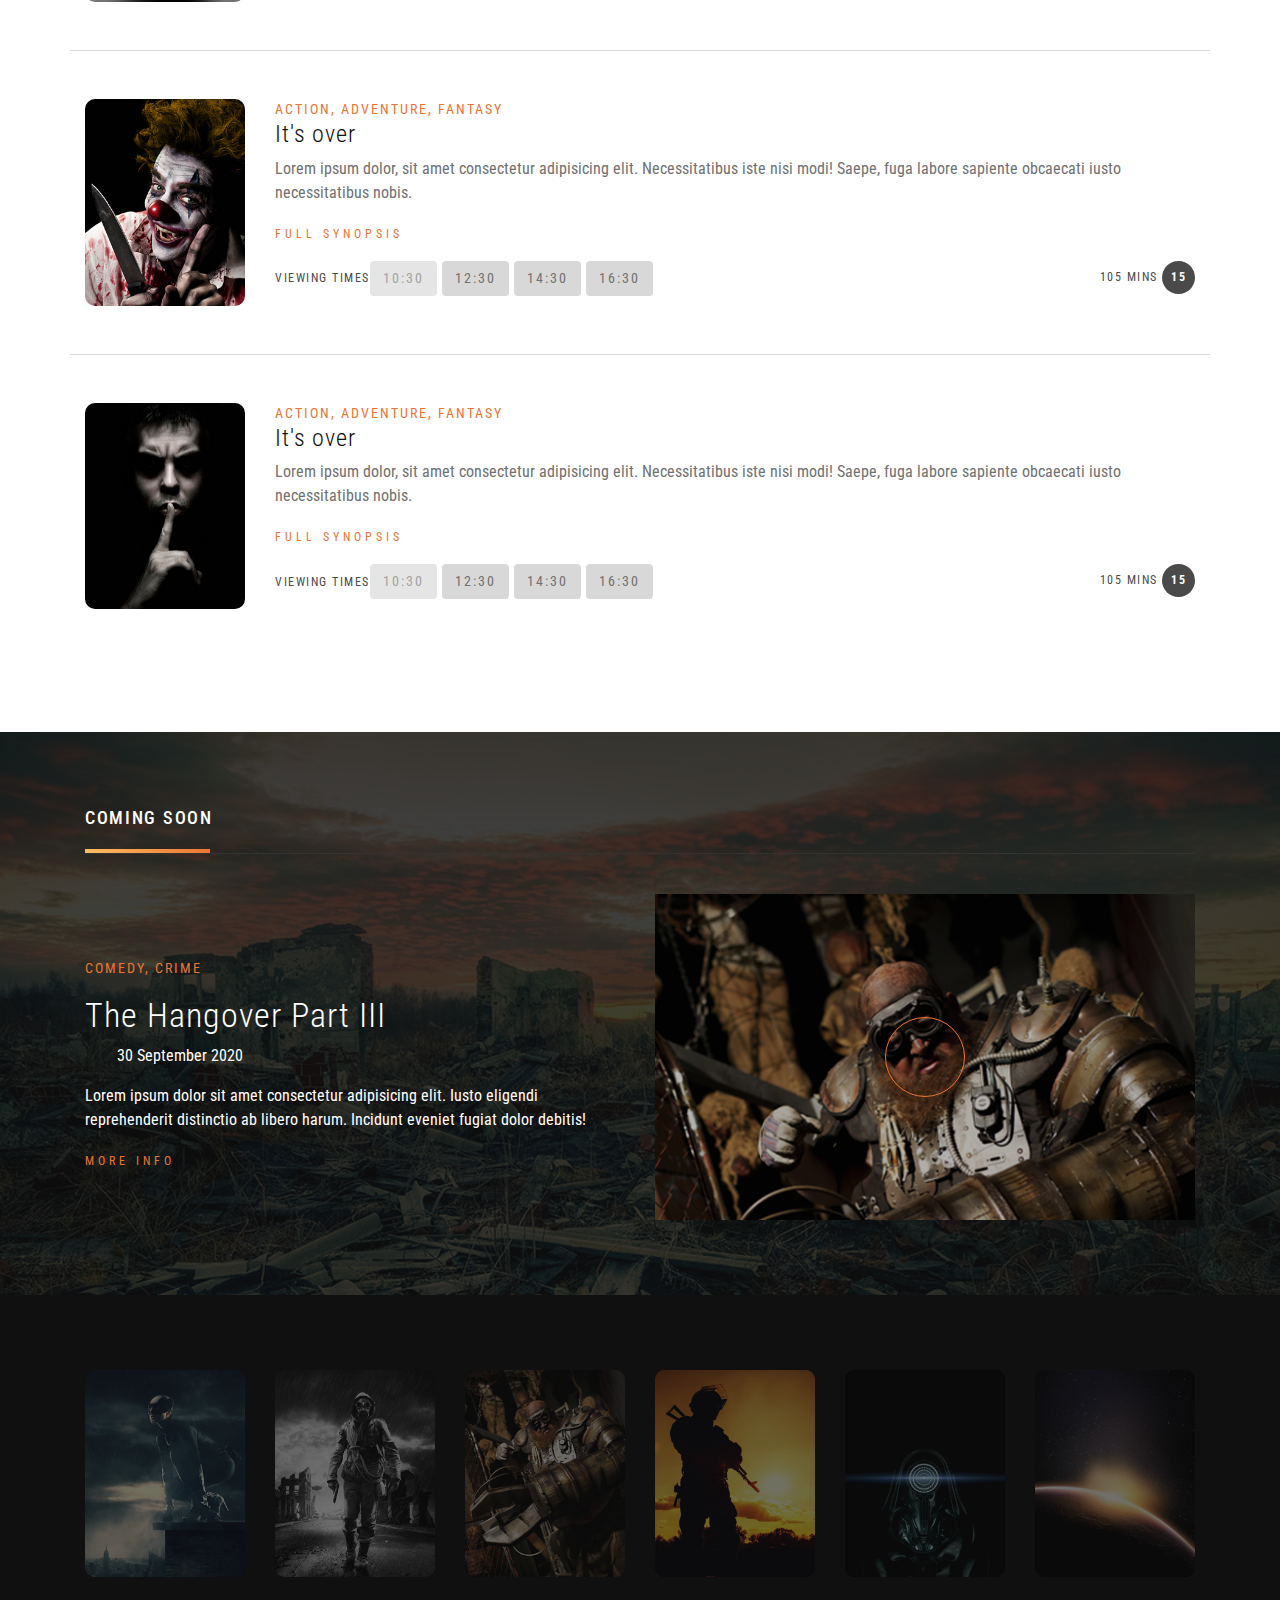
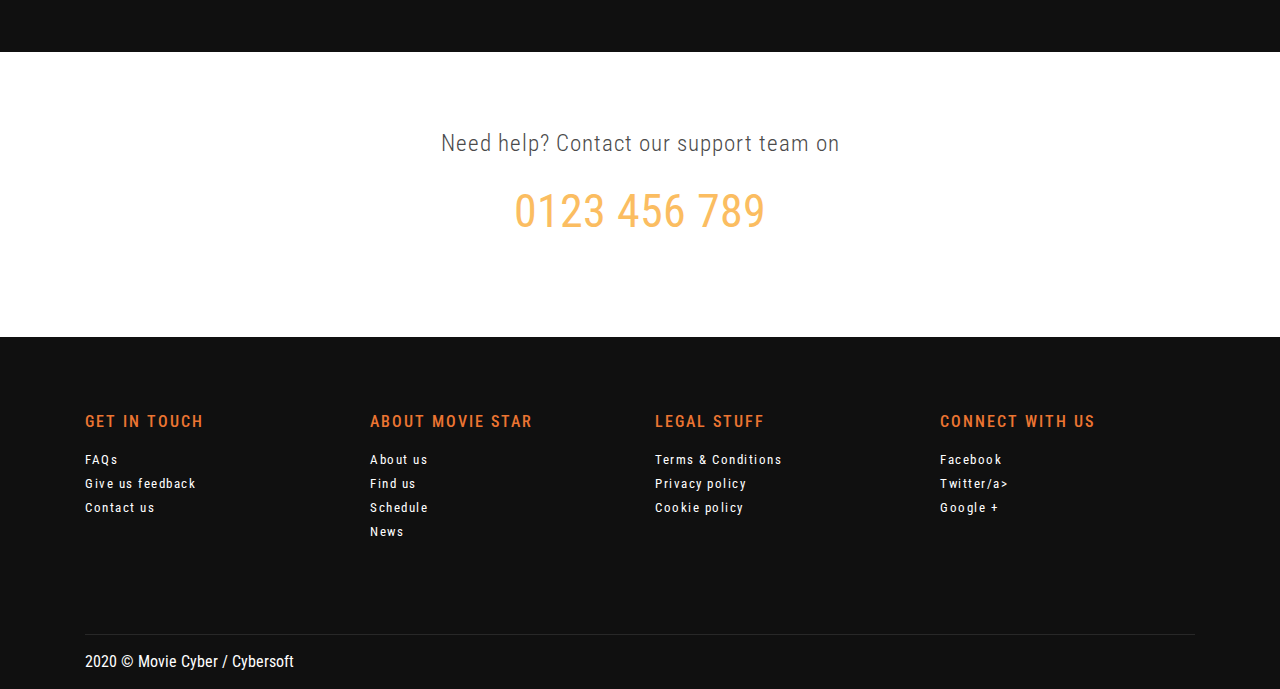
==== commit 29ac8f91: "update" ====
--- a/Frontend/index.html
+++ b/Frontend/index.html
@@ -39,6 +39,9 @@
             <i class="fa-solid fa-phone"></i>
             <span class="mx-3 border-right pr-2">012.345.6789</span>
             <i class="fa fa-search"></i>
+            <input type="text" placeholder="Search"
+                style="border-radius: 5px; margin-left: 5px; border: 1px solid white; text-align: center;">
+
         </p>
         <nav class="navbar navbar-expand-md">
             <a class="navbar-brand" href="#">
@@ -621,7 +624,8 @@
                             30 September 2020
                         </span>
                     </div>
-                    <p>Lorem ipsum dolor sit amet consectetur adipisicing elit. Iusto eligendi reprehenderit distinctio ab libero harum. Incidunt eveniet fugiat dolor debitis!</p>
+                    <p>Lorem ipsum dolor sit amet consectetur adipisicing elit. Iusto eligendi reprehenderit distinctio
+                        ab libero harum. Incidunt eveniet fugiat dolor debitis!</p>
                     <a href="#">MORE INFO <i class="fa fa-angle-right"></i></a>
                 </div>
                 <div class="col-6">
@@ -746,7 +750,7 @@
     <!-- VENOBOX JS-->
     <script src="./js/venobox.min.js"></script>
     <script>
-        $(document).ready(function (){
+        $(document).ready(function () {
             $('.venobox').venobox();
         });
     </script>
--- a/Frontend/css/index.css
+++ b/Frontend/css/index.css
@@ -5,10 +5,11 @@
     box-sizing: border-box;
 }
 
-html, body {
+html,
+body {
     font-family: 'Roboto Condensed', sans-serif;
     color: #717171;
-    
+
 }
 
 ::selection {
@@ -57,11 +58,11 @@
     text-transform: uppercase;
     letter-spacing: 1.7px;
     margin-bottom: 40px;
-} 
+}
 
 .title::after {
     content: '';
-    background: linear-gradient(to right, #fbbd61,#ec7532);
+    background: linear-gradient(to right, #fbbd61, #ec7532);
     width: 125px;
     height: 4px;
     display: block;
@@ -104,7 +105,7 @@
     position: fixed;
     top: 0;
     width: 100%;
-    transform: translate(-50%,-100%);
+    transform: translate(-50%, -100%);
     transition: transform .5s;
     z-index: 16;
 }
@@ -112,9 +113,9 @@
 /* CAROUSEL  */
 #carouselMovie .carousel-item .carousel-caption {
     text-align: left;
-    top:55%;
+    top: 55%;
     left: 50%;
-    transform: translate(-50%,-50%);
+    transform: translate(-50%, -50%);
 }
 
 /* :first-child thứ tự trước, loai thẻ */
@@ -126,6 +127,7 @@
     margin: 0;
     animation-delay: 0.5s;
 }
+
 /* :last-child */
 #carouselMovie .carousel-item .carousel-caption p:last-of-type {
     font-size: 1.125rem;
@@ -161,11 +163,12 @@
     font-size: 0.8rem;
     letter-spacing: 4px;
     color: white;
-    background: linear-gradient(to right,#fbbd61, #ec7532);
+    background: linear-gradient(to right, #fbbd61, #ec7532);
     position: relative;
     overflow: hidden;
     outline: none;
 }
+
 /* B1 xây dựng overlay phủ lên thẻ cha (button) */
 .movieCarousel__trailer button::before {
     content: "";
@@ -186,7 +189,7 @@
 /* transform: skewX(30deg) translateX(-10px); */
 .movieCarousel__trailer button:hover:before {
     transform: skewX(30deg) translateX(-10px);
-    
+
 }
 
 .movieCarousel__trailer button span {
@@ -223,7 +226,7 @@
     left: 0;
     width: 100%;
     height: 100%;
-    background: linear-gradient(to top,black, transparent);
+    background: linear-gradient(to top, black, transparent);
 }
 
 /* NEWIN  */
@@ -311,7 +314,8 @@
 }
 
 /* SHOWTIMES */
-.showTimes .nav-tabs .nav-item.show .nav-link, .showTimes .nav-tabs .nav-link.active {
+.showTimes .nav-tabs .nav-item.show .nav-link,
+.showTimes .nav-tabs .nav-link.active {
     border: none;
 
 }
@@ -422,7 +426,7 @@
     font-weight: 300;
 }
 
-.comingSoon__rating > i {
+.comingSoon__rating>i {
     color: #fbbd61;
 
 }
@@ -451,7 +455,7 @@
     position: absolute;
     top: 50%;
     left: 50%;
-    transform: translate(-50%,-50%) scale(1);
+    transform: translate(-50%, -50%) scale(1);
     width: 80px;
     height: 80px;
     text-align: center;
@@ -464,7 +468,7 @@
 }
 
 .comingSoon__video:hover i {
-    transform:translate(-50%,-50%) scale(0.9);
+    transform: translate(-50%, -50%) scale(0.9);
 }
 
 /* MOVIELIST  */
@@ -520,7 +524,7 @@
     font-size: 16px;
     letter-spacing: 2px;
     margin-bottom: 15px;
-    color:#ec7532;
+    color: #ec7532;
 }
 
 footer li {
@@ -533,7 +537,7 @@
     color: white;
     text-decoration: none;
     letter-spacing: 1.5px;
-    padding: 3px 0; 
+    padding: 3px 0;
     transition: all .5s;
 }
 
@@ -553,9 +557,178 @@
     margin-bottom: 0;
 }
 
+.find {
+    margin-top: 1rem;
+    margin-left: 5rem;
+}
+
+.form-group {
+    /* align-items: center; */
+    margin-top: 2%;
+}
+
+
+.find input {
+    padding: 10px;
+    height: auto;
+    border: 1px solid #000;
+    color: #888;
+    letter-spacing: 1px;
+    border-radius: 0;
+}
+
+.find button {
+    padding: 10px 35px;
+    background-color: #000;
+    color: #fff;
+    letter-spacing: 1px;
+    border-radius: 0;
+    outline: none;
+    transition: all .5s;
+}
+
+.find button:hover {
+    background-color: #fbbd61;
+    transition: all .5s;
+}
+
+.find .col-2 {
+    text-align: center;
+}
+
+#search .list {
+    display: grid;
+    grid-template-columns: repeat(3, 1fr);
+    width: 100%;
+    gap: 25px 30px;
+
+}
+
+#search .list .detail {
+    width: 100%;
+}
+
+#search .list .detail button {
+    padding: px;
+    width: 25px;
+    height: 25px;
+    border-radius: 50%;
+}
+
+#search .list .detail input {
+    width: 75px;
+    height: 25px;
+    border-radius: 10px;
+}
+
+#search .list .detail i {
+    border-radius: 1px solid #585757;
+}
+
+#search .list .picture img {
+    width: 50%;
+    display: block;
+    margin: 10%;
+    margin-left: 20%;
+}
+
+#search .list h3 {
+    margin-left: 0;
+    margin-top: 10%;
+
+}
+
+#search .list .detail {
+    margin-top: 10%;
+}
+
+#search .list .detail .menu {
+    margin-left: -20%;
+}
+
+#search .list .detail .menu .label {
+    margin-bottom: 5%;
+
+}
+
+#search .list .detail .menu .label button {
+    margin: 10px;
+    border-radius: 10px;
+}
+
+#search .list .detail .menu .label select {
+    border-radius: 10px;
+    width: 60px;
+    border: 1px solid #000;
+
+}
+
+
+#search .list .detail .datve {
+    width: 120px;
+    height: 30px;
+    margin-left: 11%;
+    margin-top: 0%;
+    border-radius: 10px;
+    color: #fff;
+    background-color: #000;
+}
+
+#search .list .detail .datve:hover {
+    background-color: #fbbd61;
+    border: 1px solid #fbbd61;
+    transition: all .5s;
+}
+
+.info .info_list {
+    display: grid;
+    grid-template-columns: repeat(2, 1fr);
+    width: 100%;
+    gap: 25px 30px;
+}
+
+.info .info_list .info_picture img {
+    width: 50%;
+    display: block;
+    margin: 10%;
+    margin-left: 20%;
+}
+
+.info .info_list .info_detail {
+    margin: 10%;
+    margin-left: -15%;
+}
+
+.info .info_rap {
+    width: 100%;
+    text-align: center;
+
+}
+
+.info .info_rap .info_rap_list {
+    margin-bottom: 10%;
+}
+
+.info .info_rap button {
+    width: 100px;
+    height: 50px;
+    padding: 10px;
+    margin: 0%;
+    margin: 2% 5%;
+    border-radius: 5px;
+    background-color: black;
+    color: white;
+}
+
+.info .info_rap button:hover {
+    background-color: #fbbd61;
+    border: 1px solid #fbbd61;
+    transition: all .5s;
+}
 
 /* RESPONSIVE  */
 @media screen and (max-width: 991.98px) {
+
     /* HEADER  */
     header .navbar-brand {
         max-width: 180px;
@@ -569,15 +742,17 @@
         font-size: 14px;
         /* padding: 20px 12px; */
         letter-spacing: 2px;
-        
+
     }
 }
 
 @media screen and (max-width: 767.98px) {
+
     /* GLOBAL */
     .line.active::after {
         width: 0;
     }
+
     /* HEADER  */
     header .navbar-toggler {
         color: #fbbd61;
@@ -596,5 +771,4 @@
         color: #ec7532;
     }
 
-    
 }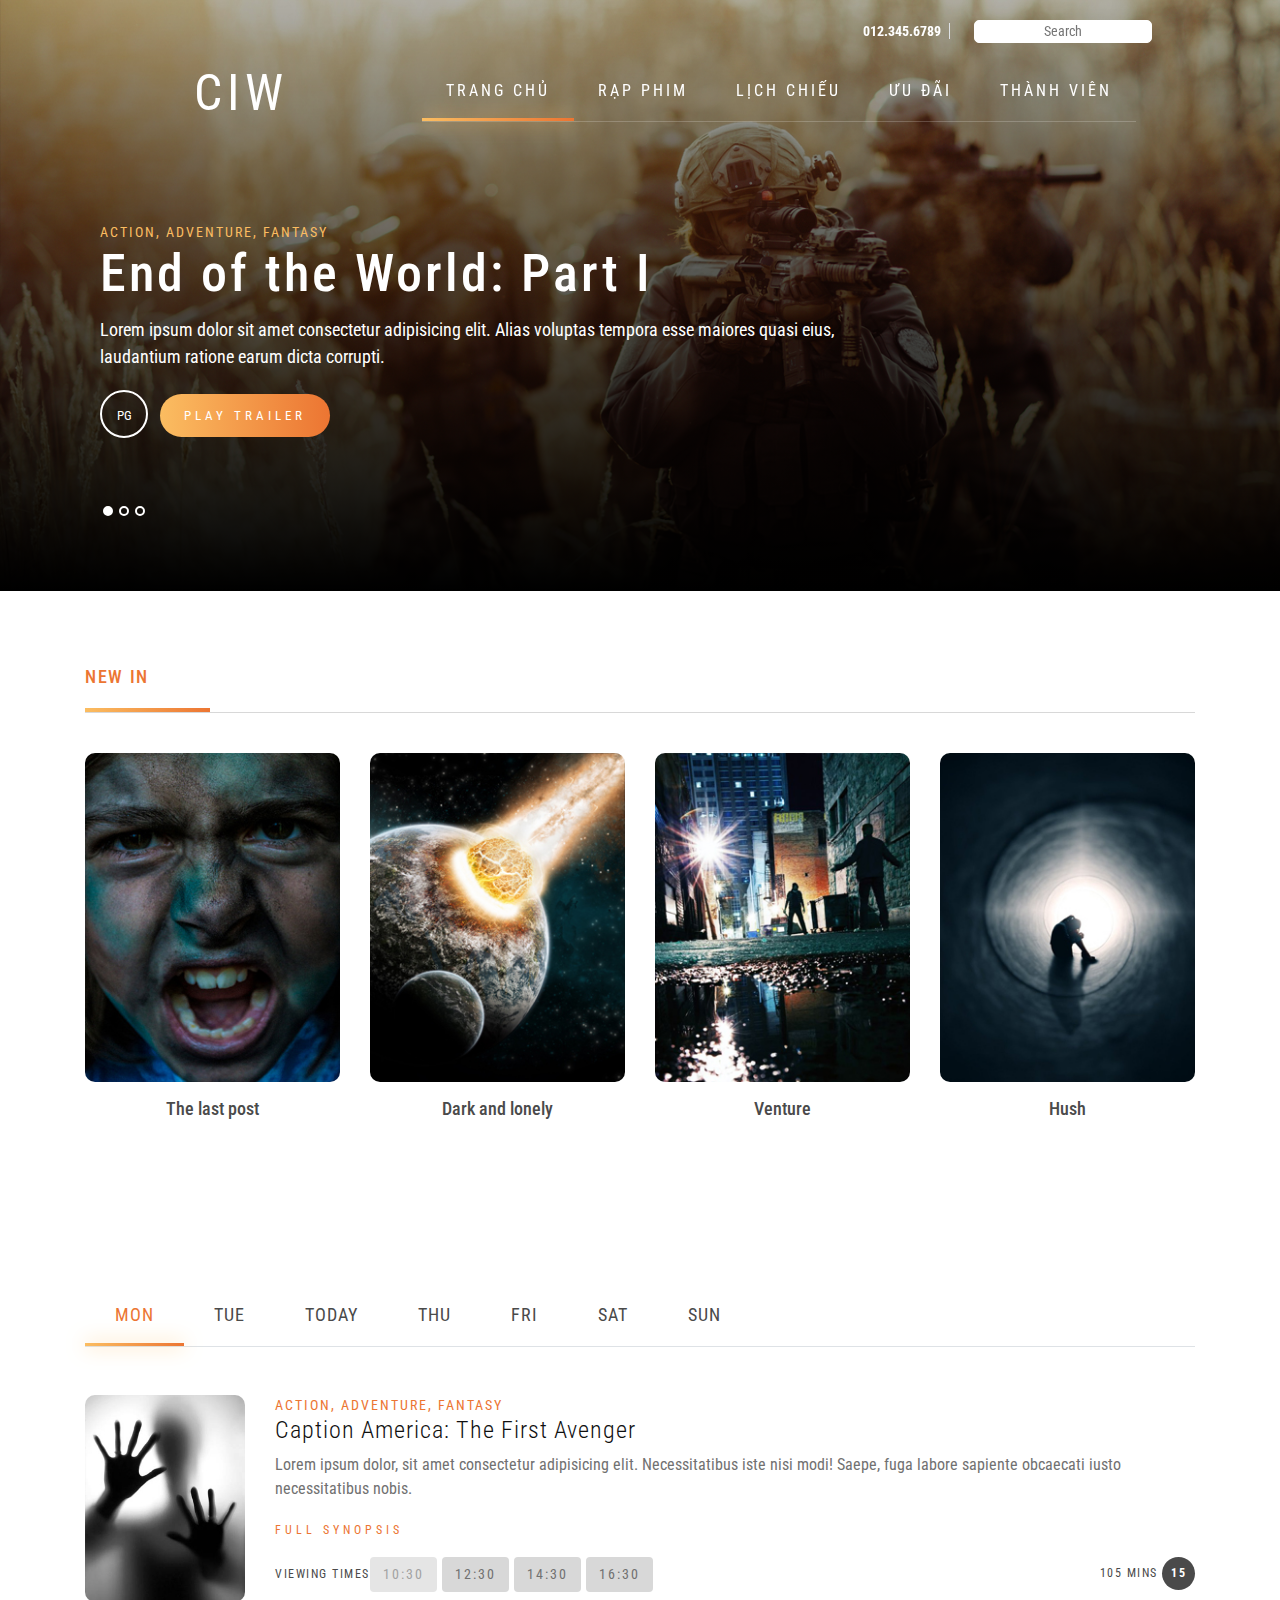
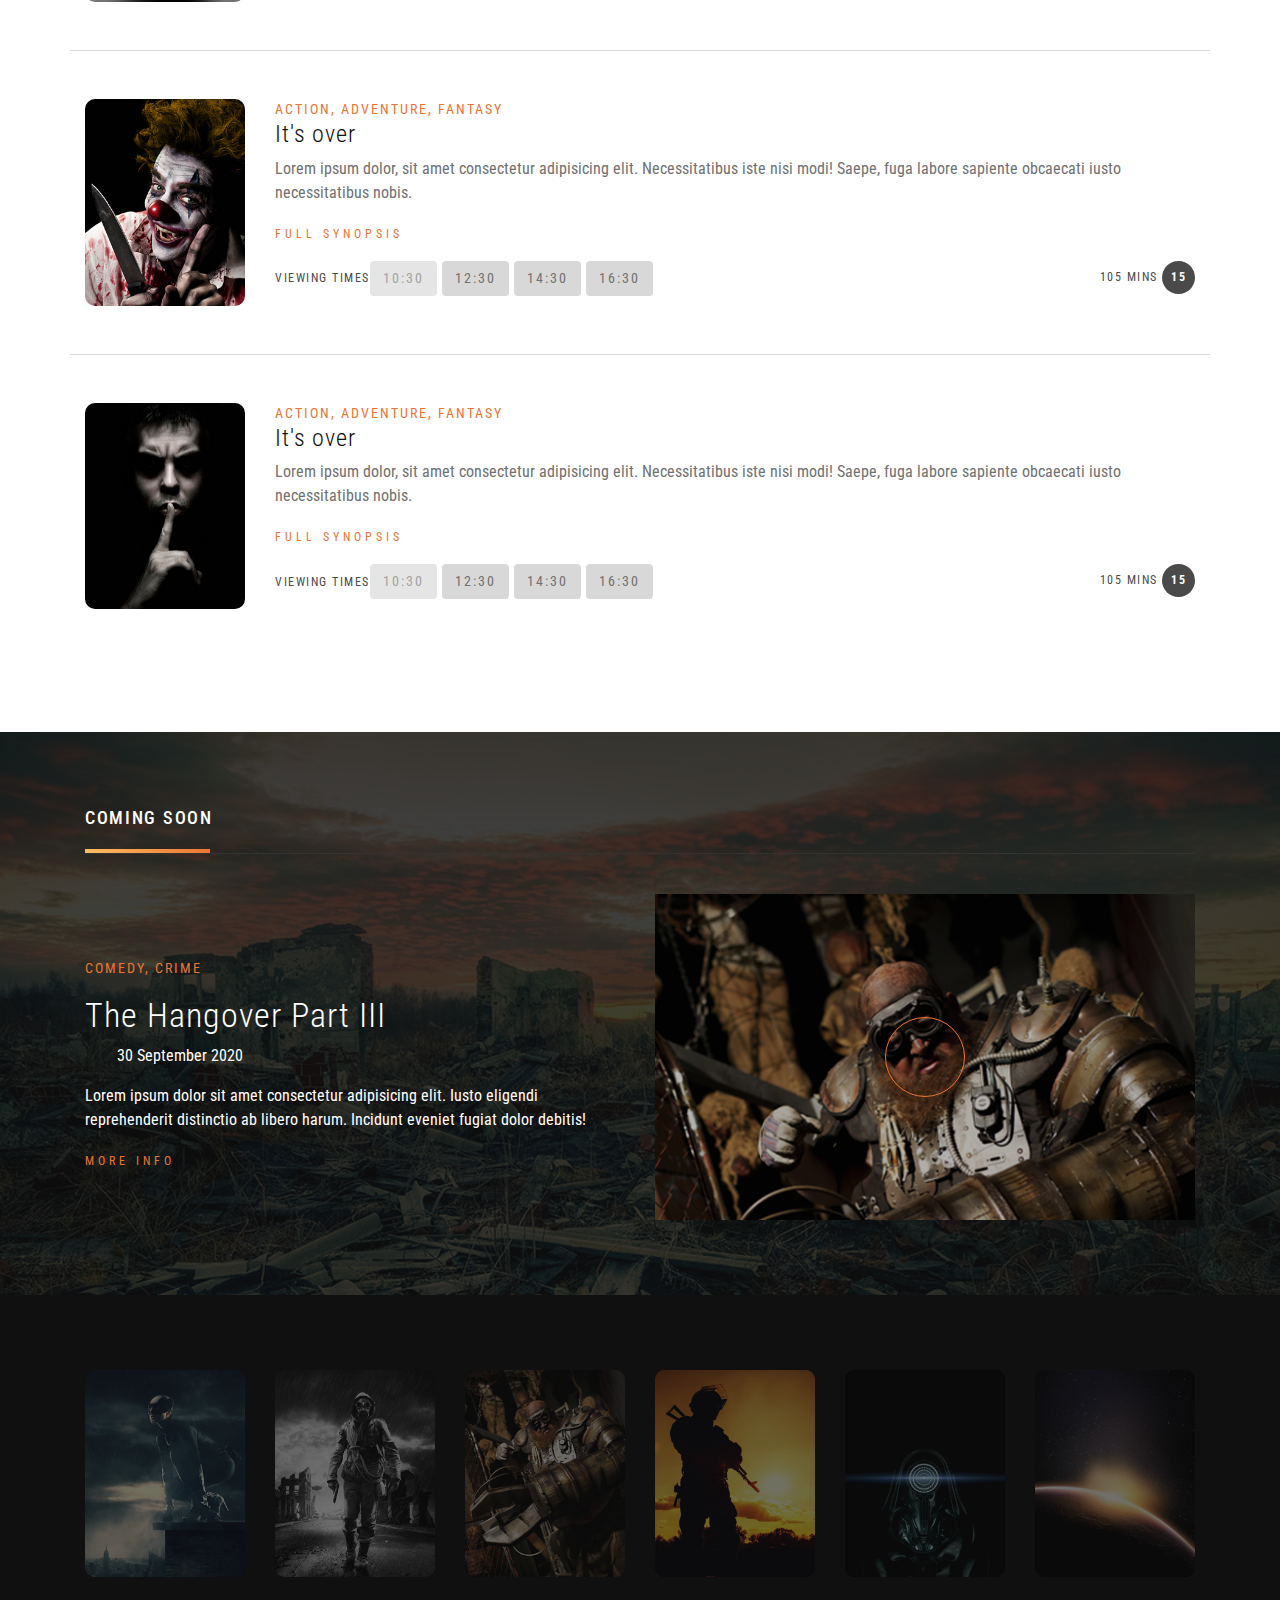
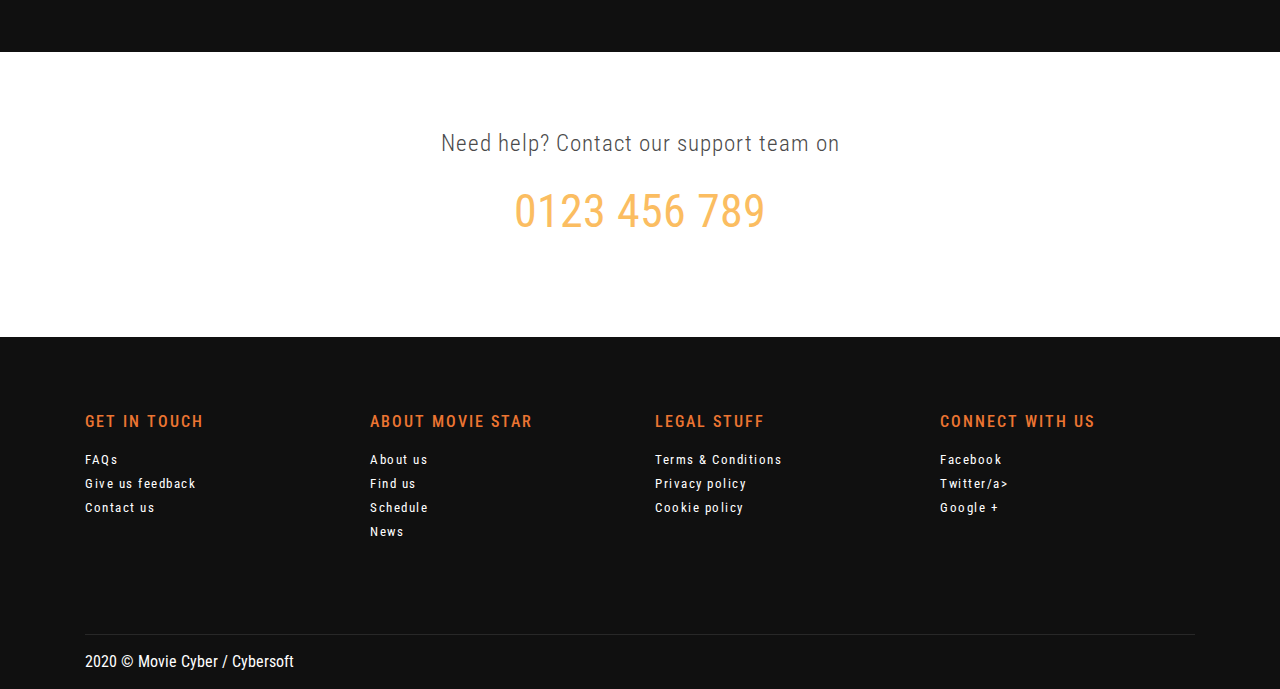
==== commit 13015f1f: "update" ====
--- a/Frontend/index.html
+++ b/Frontend/index.html
@@ -34,7 +34,7 @@
 
 <body>
     <!-- HEADER  -->
-    <header class="container-md">
+    <header class="container-md" style="width: 80%;">
         <p class="text-right text-white mb-0">
             <i class="fa-solid fa-phone"></i>
             <span class="mx-3 border-right pr-2">012.345.6789</span>
@@ -44,8 +44,9 @@
 
         </p>
         <nav class="navbar navbar-expand-md">
-            <a class="navbar-brand" href="#">
-                <img src="./img/logo.svg" alt="logo">
+            <a class="navbar-brand" href="#"
+                style="color: #fff; font-size: 50px; letter-spacing: 5px; margin-left: 50px;">
+                CIW
             </a>
             <button class="navbar-toggler" type="button" data-toggle="collapse" data-target="#movieNavBar"
                 aria-controls="navbarSupportedContent" aria-expanded="false" aria-label="Toggle navigation">
@@ -57,19 +58,19 @@
             <div class="collapse navbar-collapse" id="movieNavBar">
                 <ul class="navbar-nav ml-auto">
                     <li class="nav-item active line">
-                        <a class="nav-link" href="#">HOME <span class="sr-only">(current)</span></a>
+                        <a class="nav-link" href="#">TRANG CHỦ <span class="sr-only">(current)</span></a>
                     </li>
                     <li class="nav-item line">
-                        <a class="nav-link" href="#">WHAT'S ON</a>
+                        <a class="nav-link" href="#">RẠP PHIM</a>
                     </li>
                     <li class="nav-item line">
-                        <a class="nav-link" href="#">SHORTCODES</a>
+                        <a class="nav-link" href="#">LỊCH CHIẾU</a>
                     </li>
                     <li class="nav-item line">
-                        <a class="nav-link" href="#">NEWS</a>
+                        <a class="nav-link" href="#">ƯU ĐÃI</a>
                     </li>
                     <li class="nav-item line">
-                        <a class="nav-link" href="#">CONTACT</a>
+                        <a class="nav-link" href="#">THÀNH VIÊN</a>
                     </li>
                 </ul>
             </div>
@@ -77,8 +78,9 @@
     </header>
     <header id="headerFixed">
         <nav class="navbar navbar-expand-lg container">
-            <a class="navbar-brand" href="#">
-                <img src="./img/logo.svg" alt="logo">
+            <a class="navbar-brand" href="#"
+                style="color: #fff; font-size: 50px; letter-spacing: 5px; margin-left: 150px;">
+                CIW
             </a>
             <button class="navbar-toggler" type="button" data-toggle="collapse" data-target="#movieNavBar"
                 aria-controls="navbarSupportedContent" aria-expanded="false" aria-label="Toggle navigation">
@@ -89,19 +91,19 @@
             <div class="collapse navbar-collapse" id="movieNavBar">
                 <ul class="navbar-nav ml-auto">
                     <li class="nav-item active line">
-                        <a class="nav-link" href="#">HOME <span class="sr-only">(current)</span></a>
+                        <a class="nav-link" href="#">TRANG CHỦ <span class="sr-only">(current)</span></a>
                     </li>
                     <li class="nav-item line">
-                        <a class="nav-link" href="#">WHAT'S ON</a>
+                        <a class="nav-link" href="#">RẠP PHIM</a>
                     </li>
                     <li class="nav-item line">
-                        <a class="nav-link" href="#">SHORTCODES</a>
+                        <a class="nav-link" href="#">LỊCH CHIẾU</a>
                     </li>
                     <li class="nav-item line">
-                        <a class="nav-link" href="#">NEWS</a>
+                        <a class="nav-link" href="#">ƯU ĐÃI</a>
                     </li>
                     <li class="nav-item line">
-                        <a class="nav-link" href="#">CONTACT</a>
+                        <a class="nav-link" href="#">THÀNH VIÊN</a>
                     </li>
                 </ul>
             </div>
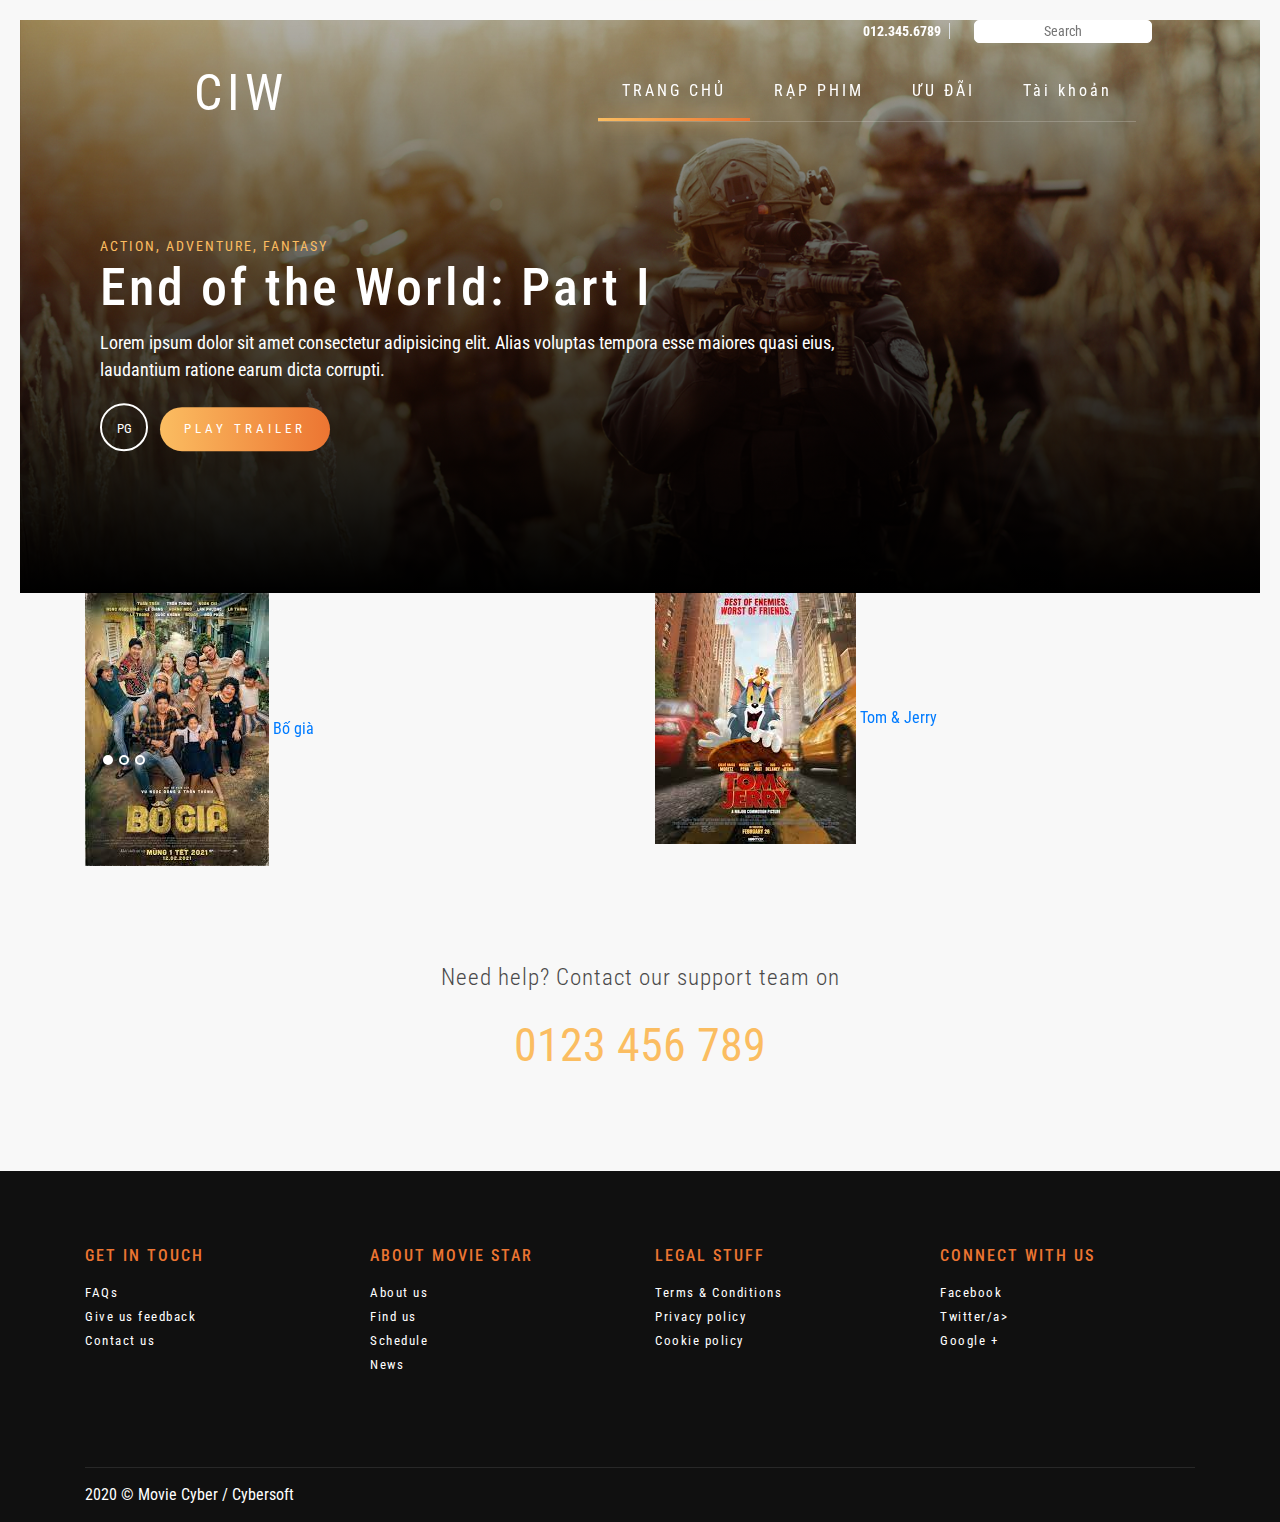
==== commit 27287fad: "17/1/2024" ====
--- a/Frontend/index.html
+++ b/Frontend/index.html
@@ -63,14 +63,14 @@
                     <li class="nav-item line">
                         <a class="nav-link" href="#">RẠP PHIM</a>
                     </li>
-                    <li class="nav-item line">
-                        <a class="nav-link" href="#">LỊCH CHIẾU</a>
-                    </li>
-                    <li class="nav-item line">
-                        <a class="nav-link" href="#">ƯU ĐÃI</a>
-                    </li>
-                    <li class="nav-item line">
-                        <a class="nav-link" href="#">THÀNH VIÊN</a>
+                    <!-- <li class="nav-item line">
+                        <a class="nav-link" href="#">LỊCH CHIẾU</a> -->
+                    </li>
+                    <li class="nav-item line">
+                        <a class="nav-link" href="/Frontend/promotions.html">ƯU ĐÃI</a>
+                    </li>
+                    <li class="nav-item line">
+                        <a class="nav-link" href="/Frontend/capnhatthongtin.html">Tài khoản</a>
                     </li>
                 </ul>
             </div>
@@ -96,14 +96,14 @@
                     <li class="nav-item line">
                         <a class="nav-link" href="#">RẠP PHIM</a>
                     </li>
-                    <li class="nav-item line">
-                        <a class="nav-link" href="#">LỊCH CHIẾU</a>
-                    </li>
-                    <li class="nav-item line">
-                        <a class="nav-link" href="#">ƯU ĐÃI</a>
-                    </li>
-                    <li class="nav-item line">
-                        <a class="nav-link" href="#">THÀNH VIÊN</a>
+                    <!-- <li class="nav-item line">
+                        <a class="nav-link" href="#">LỊCH CHIẾU</a> -->
+                    </li>
+                    <li class="nav-item line">
+                        <a class="nav-link" href="/Frontend/promotions.html">ƯU ĐÃI</a>
+                    </li>
+                    <li class="nav-item line">
+                        <a class="nav-link" href="/Frontend/capnhatthongtin.html">THÀNH VIÊN</a>
                     </li>
                 </ul>
             </div>
@@ -167,524 +167,39 @@
                         </div>
                     </div>
                 </div>
-                <div class="carousel-item">
-                    <img class="d-block w-100" src="./img/hero-3.jpg" alt="Third slide">
-                    <div class="movieCarousel__overlay">
-                    </div>
-                    <div class="container carousel-caption d-none d-md-block">
-                        <div class="col-9">
-                            <p class="animate__animated animate__fadeInDown">ACTION, ADVENTURE, FANTASY</p>
-                            <h2 class="animate__animated animate__fadeInDown">End of the World: Part III</h2>
-                            <p class="animate__animated animate__fadeInUp">Lorem ipsum dolor sit amet consectetur
-                                adipisicing elit. Alias voluptas tempora esse
-                                maiores
-                                quasi eius, laudantium ratione earum dicta corrupti.</p>
-                            <div class="movieCarousel__trailer animate__animated animate__fadeInUp">
-                                <span>PG</span>
-                                <button>
-                                    <span>
-                                        <i class="fa fa-play"></i>
-                                        PLAY TRAILER
-                                    </span>
-                                </button>
-                            </div>
+                <!-- New Section -->
+                <div class="imageSection">
+                    <div class="container">
+                        <div class="row">
+                            <!-- Cột 1 -->
+                            <div class="col-md-6">
+                                <a href="/Frontend/movie-details.html?id=1" class="venobox">
+                                    <img src="/Frontend/img/tải xuống.jpg" alt="Image 1">
+                                </a>
+                                <a href="/Frontend/movie-details.html?id=1">Bố già</a>
+                            </div>
+                
+                            <!-- Cột 2 -->
+                            <div class="col-md-6">
+                                <a href="/Frontend/movie-details.html?id=2" class="venobox">
+                                    <img src="/Frontend/img/tải xuống (1).jpg" alt="Image 2">
+                                </a>
+                                <a href="/Frontend/movie-details.html?id=2">Tom & Jerry</a>
+                            </div>
+                            
+                            <!-- Thêm cột cho các hình ảnh và văn bản khác nếu cần -->
                         </div>
                     </div>
+                </div>
+                
+
+                
                 </div>
             </div>
         </div>
     </section>
 
-    <!-- NEWIN -->
-    <section class="newIn section">
-        <div class="container">
-            <h2 class="title">New In</h2>
-            <div class="newIn__content">
-                <div class="row">
-                    <div class="col-3">
-                        <div class="newIn__img">
-                            <img class="img-fluid" src="./img/movie-1.jpg" alt="">
-                            <div class="newIn__overlay"></div>
-                            <div class="newIn__play">
-                                <div>
-                                    <a href="#"><i class="fa fa-play"></i></a>
-                                    <a href="#">read more</a>
-                                    <p class="date">Released: 7 Mar, 2017</p>
-                                </div>
-                            </div>
-                        </div>
-                        <div class="newIn__title">
-                            <h3>The last post</h3>
-                            <div>
-                                <i class="fa fa-star"></i>
-                                <i class="fa fa-star"></i>
-                                <i class="fa fa-star"></i>
-                                <i class="fa fa-star"></i>
-                                <i class="fa fa-star"></i>
-                            </div>
-                        </div>
-                    </div>
-                    <div class="col-3">
-                        <div class="newIn__img">
-                            <img class="img-fluid" src="./img/movie-2.jpg" alt="">
-                            <div class="newIn__overlay"></div>
-                            <div class="newIn__play">
-                                <div>
-                                    <a href="#"><i class="fa fa-play"></i></a>
-                                    <a href="#">read more</a>
-                                    <p class="date">Released: 7 Mar, 2017</p>
-                                </div>
-                            </div>
-                        </div>
-                        <div class="newIn__title">
-                            <h3>Dark and lonely</h3>
-                            <div>
-                                <i class="fa fa-star"></i>
-                                <i class="fa fa-star"></i>
-                                <i class="fa fa-star"></i>
-                                <i class="fa fa-star"></i>
-                                <i class="fa fa-star"></i>
-                            </div>
-                        </div>
-                    </div>
-                    <div class="col-3">
-                        <div class="newIn__img">
-                            <img class="img-fluid" src="./img/movie-3.jpg" alt="">
-                            <div class="newIn__overlay"></div>
-                            <div class="newIn__play">
-                                <div>
-                                    <a href="#"><i class="fa fa-play"></i></a>
-                                    <a href="#">read more</a>
-                                    <p class="date">Released: 7 Mar, 2017</p>
-                                </div>
-                            </div>
-                        </div>
-                        <div class="newIn__title">
-                            <h3>Venture</h3>
-                            <div>
-                                <i class="fa fa-star"></i>
-                                <i class="fa fa-star"></i>
-                                <i class="fa fa-star"></i>
-                                <i class="fa fa-star"></i>
-                                <i class="fa fa-star"></i>
-                            </div>
-                        </div>
-                    </div>
-                    <div class="col-3">
-                        <div class="newIn__img">
-                            <img class="img-fluid" src="./img/movie-4.jpg" alt="">
-                            <div class="newIn__overlay"></div>
-                            <div class="newIn__play">
-                                <div>
-                                    <a href="#"><i class="fa fa-play"></i></a>
-                                    <a href="#">read more</a>
-                                    <p class="date">Released: 7 Mar, 2017</p>
-                                </div>
-                            </div>
-                        </div>
-                        <div class="newIn__title">
-                            <h3>Hush</h3>
-                            <div>
-                                <i class="fa fa-star"></i>
-                                <i class="fa fa-star"></i>
-                                <i class="fa fa-star"></i>
-                                <i class="fa fa-star"></i>
-                                <i class="fa fa-star"></i>
-                            </div>
-                        </div>
-                    </div>
-                </div>
-            </div>
-        </div>
-    </section>
-
-    <!-- SHOWTIME  -->
-    <section class="showTimes section">
-        <div class="container">
-            <ul class="nav nav-tabs" id="myTab" role="tablist">
-                <li class="nav-item">
-                    <a class="nav-link active line" id="mon-tab" data-toggle="tab" href="#mon" role="tab"
-                        aria-controls="home" aria-selected="true">
-                        <span>MON</span>
-                    </a>
-                </li>
-                <li class="nav-item">
-                    <a class="nav-link line" id="tue-tab" data-toggle="tab" href="#tue" role="tab"
-                        aria-controls="profile" aria-selected="false">
-                        <span>TUE</span>
-                    </a>
-                </li>
-                <li class="nav-item">
-                    <a class="nav-link line" id="today-tab" data-toggle="tab" href="#today" role="tab"
-                        aria-controls="contact" aria-selected="false">
-                        <span>TODAY</span>
-                    </a>
-                </li>
-                <li class="nav-item">
-                    <a class="nav-link line" id="thu-tab" data-toggle="tab" href="#thu" role="tab"
-                        aria-controls="contact" aria-selected="false">
-                        <span>THU</span>
-                    </a>
-                </li>
-                <li class="nav-item">
-                    <a class="nav-link line" id="fri-tab" data-toggle="tab" href="#fri" role="tab"
-                        aria-controls="contact" aria-selected="false">
-                        <span>FRI</span>
-                    </a>
-                </li>
-                <li class="nav-item">
-                    <a class="nav-link line" id="sat-tab" data-toggle="tab" href="#sat" role="tab"
-                        aria-controls="contact" aria-selected="false">
-                        <span>SAT</span>
-                    </a>
-                </li>
-                <li class="nav-item">
-                    <a class="nav-link line" id="sun-tab" data-toggle="tab" href="#sun" role="tab"
-                        aria-controls="contact" aria-selected="false">
-                        <span>SUN</span>
-                    </a>
-                </li>
-            </ul>
-            <div class="tab-content" id="myTabContent">
-                <div class="tab-pane fade show active" id="mon" role="tabpanel" aria-labelledby="home-tab">
-                    <div class="row py-5 showTimes__row">
-                        <div class="col-2">
-                            <img class="img-fluid" src="./img/movie-5.jpg" alt="">
-                        </div>
-                        <div class="col-10">
-                            <p>ACTION, ADVENTURE, FANTASY</p>
-                            <h3>Caption America: The First Avenger</h3>
-                            <p>Lorem ipsum dolor, sit amet consectetur adipisicing elit. Necessitatibus iste nisi modi!
-                                Saepe, fuga labore sapiente obcaecati iusto necessitatibus nobis.</p>
-                            <p>
-                                <a href="#">FULL SYNOPSIS <i class="fa fa-angle-right"></i></a>
-                            </p>
-                            <div class="row showTimes__runingTimes">
-                                <div class="col-9 d-flex align-items-center">
-                                    <span><i class="fa fa-clock"></i> VIEWING TIMES</span>
-                                    <button class="btn" disabled>10:30</button>
-                                    <button class="btn">12:30</button>
-                                    <button class="btn">14:30</button>
-                                    <button class="btn">16:30</button>
-                                </div>
-                                <div class="col-3 text-right showTimes__mins">
-                                    <span>105 MINS</span>
-                                    <span>15</span>
-                                </div>
-                            </div>
-                        </div>
-                    </div>
-                    <div class="row py-5 showTimes__row">
-                        <div class="col-2">
-                            <img class="img-fluid" src="./img/movie-6.jpg" alt="">
-                        </div>
-                        <div class="col-10">
-                            <p>ACTION, ADVENTURE, FANTASY</p>
-                            <h3>It's over</h3>
-                            <p>Lorem ipsum dolor, sit amet consectetur adipisicing elit. Necessitatibus iste nisi modi!
-                                Saepe, fuga labore sapiente obcaecati iusto necessitatibus nobis.</p>
-                            <p>
-                                <a href="#">FULL SYNOPSIS <i class="fa fa-angle-right"></i></a>
-                            </p>
-                            <div class="row showTimes__runingTimes">
-                                <div class="col-9 d-flex align-items-center">
-                                    <span><i class="fa fa-clock"></i> VIEWING TIMES</span>
-                                    <button class="btn" disabled>10:30</button>
-                                    <button class="btn">12:30</button>
-                                    <button class="btn">14:30</button>
-                                    <button class="btn">16:30</button>
-                                </div>
-                                <div class="col-3 text-right showTimes__mins">
-                                    <span>105 MINS</span>
-                                    <span>15</span>
-                                </div>
-                            </div>
-                        </div>
-                    </div>
-                    <div class="row py-5 showTimes__row">
-                        <div class="col-2">
-                            <img class="img-fluid" src="./img/movie-7.jpg" alt="">
-                        </div>
-                        <div class="col-10">
-                            <p>ACTION, ADVENTURE, FANTASY</p>
-                            <h3>It's over</h3>
-                            <p>Lorem ipsum dolor, sit amet consectetur adipisicing elit. Necessitatibus iste nisi modi!
-                                Saepe, fuga labore sapiente obcaecati iusto necessitatibus nobis.</p>
-                            <p>
-                                <a href="#">FULL SYNOPSIS <i class="fa fa-angle-right"></i></a>
-                            </p>
-                            <div class="row showTimes__runingTimes">
-                                <div class="col-9 d-flex align-items-center">
-                                    <span><i class="fa fa-clock"></i> VIEWING TIMES</span>
-                                    <button class="btn" disabled>10:30</button>
-                                    <button class="btn">12:30</button>
-                                    <button class="btn">14:30</button>
-                                    <button class="btn">16:30</button>
-                                </div>
-                                <div class="col-3 text-right showTimes__mins">
-                                    <span>105 MINS</span>
-                                    <span>15</span>
-                                </div>
-                            </div>
-                        </div>
-                    </div>
-                </div>
-                <div class="tab-pane fade" id="tue" role="tabpanel" aria-labelledby="profile-tab">
-                    <div class="row py-5 showTimes__row">
-                        <div class="col-2">
-                            <img class="img-fluid" src="./img/movie-7.jpg" alt="">
-                        </div>
-                        <div class="col-10">
-                            <p>ACTION, ADVENTURE, FANTASY</p>
-                            <h3>It's over</h3>
-                            <p>Lorem ipsum dolor, sit amet consectetur adipisicing elit. Necessitatibus iste nisi modi!
-                                Saepe, fuga labore sapiente obcaecati iusto necessitatibus nobis.</p>
-                            <p>
-                                <a href="#">FULL SYNOPSIS <i class="fa fa-angle-right"></i></a>
-                            </p>
-                            <div class="row showTimes__runingTimes">
-                                <div class="col-9 d-flex align-items-center">
-                                    <span><i class="fa fa-clock"></i> VIEWING TIMES</span>
-                                    <button class="btn" disabled>10:30</button>
-                                    <button class="btn">12:30</button>
-                                    <button class="btn">14:30</button>
-                                    <button class="btn">16:30</button>
-                                </div>
-                                <div class="col-3 text-right showTimes__mins">
-                                    <span>105 MINS</span>
-                                    <span>15</span>
-                                </div>
-                            </div>
-                        </div>
-                    </div>
-                </div>
-                <div class="tab-pane fade" id="today" role="tabpanel" aria-labelledby="contact-tab">
-                    <div class="row py-5 showTimes__row">
-                        <div class="col-2">
-                            <img class="img-fluid" src="./img/movie-7.jpg" alt="">
-                        </div>
-                        <div class="col-10">
-                            <p>ACTION, ADVENTURE, FANTASY</p>
-                            <h3>It's over</h3>
-                            <p>Lorem ipsum dolor, sit amet consectetur adipisicing elit. Necessitatibus iste nisi modi!
-                                Saepe, fuga labore sapiente obcaecati iusto necessitatibus nobis.</p>
-                            <p>
-                                <a href="#">FULL SYNOPSIS <i class="fa fa-angle-right"></i></a>
-                            </p>
-                            <div class="row showTimes__runingTimes">
-                                <div class="col-9 d-flex align-items-center">
-                                    <span><i class="fa fa-clock"></i> VIEWING TIMES</span>
-                                    <button class="btn" disabled>10:30</button>
-                                    <button class="btn">12:30</button>
-                                    <button class="btn">14:30</button>
-                                    <button class="btn">16:30</button>
-                                </div>
-                                <div class="col-3 text-right showTimes__mins">
-                                    <span>105 MINS</span>
-                                    <span>15</span>
-                                </div>
-                            </div>
-                        </div>
-                    </div>
-                </div>
-                <div class="tab-pane fade" id="thu" role="tabpanel" aria-labelledby="contact-tab">
-                    <div class="row py-5 showTimes__row">
-                        <div class="col-2">
-                            <img class="img-fluid" src="./img/movie-7.jpg" alt="">
-                        </div>
-                        <div class="col-10">
-                            <p>ACTION, ADVENTURE, FANTASY</p>
-                            <h3>It's over</h3>
-                            <p>Lorem ipsum dolor, sit amet consectetur adipisicing elit. Necessitatibus iste nisi modi!
-                                Saepe, fuga labore sapiente obcaecati iusto necessitatibus nobis.</p>
-                            <p>
-                                <a href="#">FULL SYNOPSIS <i class="fa fa-angle-right"></i></a>
-                            </p>
-                            <div class="row showTimes__runingTimes">
-                                <div class="col-9 d-flex align-items-center">
-                                    <span><i class="fa fa-clock"></i> VIEWING TIMES</span>
-                                    <button class="btn" disabled>10:30</button>
-                                    <button class="btn">12:30</button>
-                                    <button class="btn">14:30</button>
-                                    <button class="btn">16:30</button>
-                                </div>
-                                <div class="col-3 text-right showTimes__mins">
-                                    <span>105 MINS</span>
-                                    <span>15</span>
-                                </div>
-                            </div>
-                        </div>
-                    </div>
-                </div>
-                <div class="tab-pane fade" id="fri" role="tabpanel" aria-labelledby="contact-tab">
-                    <div class="row py-5 showTimes__row">
-                        <div class="col-2">
-                            <img class="img-fluid" src="./img/movie-7.jpg" alt="">
-                        </div>
-                        <div class="col-10">
-                            <p>ACTION, ADVENTURE, FANTASY</p>
-                            <h3>It's over</h3>
-                            <p>Lorem ipsum dolor, sit amet consectetur adipisicing elit. Necessitatibus iste nisi modi!
-                                Saepe, fuga labore sapiente obcaecati iusto necessitatibus nobis.</p>
-                            <p>
-                                <a href="#">FULL SYNOPSIS <i class="fa fa-angle-right"></i></a>
-                            </p>
-                            <div class="row showTimes__runingTimes">
-                                <div class="col-9 d-flex align-items-center">
-                                    <span><i class="fa fa-clock"></i> VIEWING TIMES</span>
-                                    <button class="btn" disabled>10:30</button>
-                                    <button class="btn">12:30</button>
-                                    <button class="btn">14:30</button>
-                                    <button class="btn">16:30</button>
-                                </div>
-                                <div class="col-3 text-right showTimes__mins">
-                                    <span>105 MINS</span>
-                                    <span>15</span>
-                                </div>
-                            </div>
-                        </div>
-                    </div>
-                </div>
-                <div class="tab-pane fade" id="sat" role="tabpanel" aria-labelledby="contact-tab">
-                    <div class="row py-5 showTimes__row">
-                        <div class="col-2">
-                            <img class="img-fluid" src="./img/movie-7.jpg" alt="">
-                        </div>
-                        <div class="col-10">
-                            <p>ACTION, ADVENTURE, FANTASY</p>
-                            <h3>It's over</h3>
-                            <p>Lorem ipsum dolor, sit amet consectetur adipisicing elit. Necessitatibus iste nisi modi!
-                                Saepe, fuga labore sapiente obcaecati iusto necessitatibus nobis.</p>
-                            <p>
-                                <a href="#">FULL SYNOPSIS <i class="fa fa-angle-right"></i></a>
-                            </p>
-                            <div class="row showTimes__runingTimes">
-                                <div class="col-9 d-flex align-items-center">
-                                    <span><i class="fa fa-clock"></i> VIEWING TIMES</span>
-                                    <button class="btn" disabled>10:30</button>
-                                    <button class="btn">12:30</button>
-                                    <button class="btn">14:30</button>
-                                    <button class="btn">16:30</button>
-                                </div>
-                                <div class="col-3 text-right showTimes__mins">
-                                    <span>105 MINS</span>
-                                    <span>15</span>
-                                </div>
-                            </div>
-                        </div>
-                    </div>
-                </div>
-                <div class="tab-pane fade" id="sun" role="tabpanel" aria-labelledby="contact-tab">
-                    <div class="row py-5 showTimes__row">
-                        <div class="col-2">
-                            <img class="img-fluid" src="./img/movie-7.jpg" alt="">
-                        </div>
-                        <div class="col-10">
-                            <p>ACTION, ADVENTURE, FANTASY</p>
-                            <h3>It's over</h3>
-                            <p>Lorem ipsum dolor, sit amet consectetur adipisicing elit. Necessitatibus iste nisi modi!
-                                Saepe, fuga labore sapiente obcaecati iusto necessitatibus nobis.</p>
-                            <p>
-                                <a href="#">FULL SYNOPSIS <i class="fa fa-angle-right"></i></a>
-                            </p>
-                            <div class="row showTimes__runingTimes">
-                                <div class="col-9 d-flex align-items-center">
-                                    <span><i class="fa fa-clock"></i> VIEWING TIMES</span>
-                                    <button class="btn" disabled>10:30</button>
-                                    <button class="btn">12:30</button>
-                                    <button class="btn">14:30</button>
-                                    <button class="btn">16:30</button>
-                                </div>
-                                <div class="col-3 text-right showTimes__mins">
-                                    <span>105 MINS</span>
-                                    <span>15</span>
-                                </div>
-                            </div>
-                        </div>
-                    </div>
-                </div>
-            </div>
-        </div>
-    </section>
-
-    <!-- COMINGSOON -->
-    <section class="comingSoon section">
-        <div class="container">
-            <h2 class="title title-white">COMING SOON</h2>
-            <div class="row align-items-center">
-                <div class="col-6">
-                    <p class="comingSoon__type">COMEDY, CRIME</p>
-                    <h3>The Hangover Part III</h3>
-                    <div class="comingSoon__rating">
-                        <i class="fa fa-star"></i>
-                        <i class="fa fa-star"></i>
-                        <i class="fa fa-star"></i>
-                        <i class="fa fa-star"></i>
-                        <i class="fa fa-star"></i>
-                        <span>
-                            <i class="fa fa-calendar-alt mx-3"></i>
-                            30 September 2020
-                        </span>
-                    </div>
-                    <p>Lorem ipsum dolor sit amet consectetur adipisicing elit. Iusto eligendi reprehenderit distinctio
-                        ab libero harum. Incidunt eveniet fugiat dolor debitis!</p>
-                    <a href="#">MORE INFO <i class="fa fa-angle-right"></i></a>
-                </div>
-                <div class="col-6">
-                    <a class="my-video-links venobox" data-vbtype="video" href="https://youtu.be/iN2bQ2j7bGY">
-                        <div class="comingSoon__video">
-                            <img class="img-fluid" src="./img/slide-3-video.png" alt="">
-                            <i class="fa fa-play"></i>
-                        </div>
-                    </a>
-                </div>
-            </div>
-        </div>
-    </section>
-
-    <!-- MOVIELIST  -->
-    <section class="movieList section">
-        <div class="container">
-            <div class="row">
-                <div class="col-2">
-                    <div class="movieList__item">
-                        <img class="img-fluid" src="./img/movie-9.jpg" alt="">
-                        <div class="movieList__overlay"></div>
-                    </div>
-                </div>
-                <div class="col-2">
-                    <div class="movieList__item">
-                        <img class="img-fluid" src="./img/movie-8.jpg" alt="">
-                        <div class="movieList__overlay"></div>
-                    </div>
-                </div>
-                <div class="col-2">
-                    <div class="movieList__item">
-                        <img class="img-fluid" src="./img/movie-11.jpg" alt="">
-                        <div class="movieList__overlay"></div>
-                    </div>
-                </div>
-                <div class="col-2">
-                    <div class="movieList__item">
-                        <img class="img-fluid" src="./img/movie-13.jpg" alt="">
-                        <div class="movieList__overlay"></div>
-                    </div>
-                </div>
-                <div class="col-2">
-                    <div class="movieList__item">
-                        <img class="img-fluid" src="./img/movie-12.jpg" alt="">
-                        <div class="movieList__overlay"></div>
-                    </div>
-                </div>
-                <div class="col-2">
-                    <div class="movieList__item">
-                        <img class="img-fluid" src="./img/movie-14.jpg" alt="">
-                        <div class="movieList__overlay"></div>
-                    </div>
-                </div>
-            </div>
-        </div>
-    </section>
+    
 
     <!-- CONTACT  -->
     <section class="contact section">
@@ -759,16 +274,9 @@
 
     <!-- MAIN JS  -->
     <script>
-
-        window.onscroll = function () {
-            // Code tạo hiệu ứng xuất hiện thanh màu đen khi scroll
-            if (document.body.scrollTop > 200 || document.documentElement.scrollTop > 200) {
-                // 
-                document.getElementById("headerFixed").style.transform = "translate(-50%,0)";
-            }
-            else {
-                document.getElementById("headerFixed").style.transform = "translate(-50%,-100%)";
-            }
+        function setDestinationId(id) {
+            // Lưu giá trị id vào một biến toàn cục hoặc làm bất kỳ điều gì bạn muốn
+            window.destinationId = id;
         }
     </script>
 </body>
--- a/Frontend/css/index.css
+++ b/Frontend/css/index.css
@@ -752,6 +752,99 @@
     .line.active::after {
         width: 0;
     }
+/* Thêm CSS cho phần mới (section.imageSection) */
+/* CSS cho phần imageSection */
+/* CSS cho phần imageSection */
+.imageSection {
+    margin-top: 20px;
+}
+
+.imageSection a {
+    display: block;
+    margin-bottom: 20px;
+    position: relative;
+}
+
+.imageSection img {
+    width: 100%;
+    height: 100%; /* Đặt chiều cao và chiều rộng của hình ảnh là 100% */
+    object-fit: cover; /* Đảm bảo hình ảnh không bị méo */
+}
+
+.imageSection p {
+    text-align: center;
+    margin-top: 10px;
+    color: #fff;
+    position: absolute;
+    bottom: 10px;
+    left: 50%;
+    transform: translateX(-50%);
+    background-color: rgba(0, 0, 0, 0.7);
+    padding: 5px;
+    border-radius: 5px;
+    max-width: 80%;
+}
+/* CSS for links below images */
+.imageSection .row a {
+    display: block; /* Để thẻ 'a' trở thành một khối để có thể tùy chỉnh chiều rộng và chiều cao */
+    text-align: center; /* Canh giữa nội dung trong thẻ 'a' */
+    margin-top: 10px; /* Khoảng cách từ trên xuống giữa các thẻ 'a' và ảnh */
+    text-decoration: none; /* Loại bỏ gạch chân mặc định của thẻ 'a' */
+    color: #333; /* Màu chữ cho thẻ 'a' */
+    font-size: 16px; /* Cỡ chữ cho thẻ 'a' */
+}
+
+/* Hover effect on links */
+.imageSection .row a:hover {
+    color: #ff5733; /* Màu chữ khi di chuột qua thẻ 'a' */
+}
+
+
+/* Điều chỉnh CSS cho phần movieCarousel__overlay */
+.movieCarousel__overlay {
+    position: absolute;
+    top: 0;
+    left: 0;
+    width: 100%;
+    height: 100%;
+    background: rgba(0, 0, 0, 0.7); /* Điều chỉnh mức độ đục của overlay */
+}
+
+.movieCarousel .carousel-caption {
+    position: absolute;
+    top: 50%;
+    left: 50%;
+    transform: translate(-50%, -50%);
+    color: #fff;
+    text-align: center;
+    width: 100%;
+}
+
+.movieCarousel__trailer {
+    margin-top: 20px;
+}
+
+.movieCarousel__trailer span {
+    padding: 5px 10px;
+    background-color: #fff;
+    color: #000;
+    font-weight: bold;
+    border-radius: 5px;
+    margin-right: 10px;
+}
+
+/* Thêm CSS cho phần footer */
+footer {
+    background-color: #333;
+    color: #fff;
+    padding: 20px 0;
+    margin-top: 50px;
+}
+
+.footer__copyright {
+    text-align: center;
+    margin-top: 20px;
+}
 
     /* HEADER  */
     header .navbar-toggler {
@@ -771,4 +864,41 @@
         color: #ec7532;
     }
 
-}+}
+
+section {
+    background-color: #f8f8f8; /* Set a background color for better visibility */
+    padding: 20px; /* Add some padding for spacing */
+}
+
+.form-container {
+    display: flex;
+    flex-direction: column;
+    align-items: center;
+    background-color: #ffffff; /* Set a background color for the form container */
+    padding: 20px; /* Add padding for spacing within the form container */
+    border-radius: 10px; /* Add rounded corners to the form container */
+    box-shadow: 0 0 10px rgba(0, 0, 0, 0.1); /* Add a subtle box shadow for depth */
+}
+
+.detail {
+    font-size: 30px;
+}
+
+.datve {
+    width: 120px;
+    height: 50px;
+    margin-top: 10px;
+    border-radius: 10px;
+    color: #fff;
+    background-color: #000;
+    border: none;
+    cursor: pointer;
+}
+
+.datve:hover {
+    background-color: #fbbd61;
+    border: 1px solid #fbbd61;
+    transition: all .5s;
+}
+
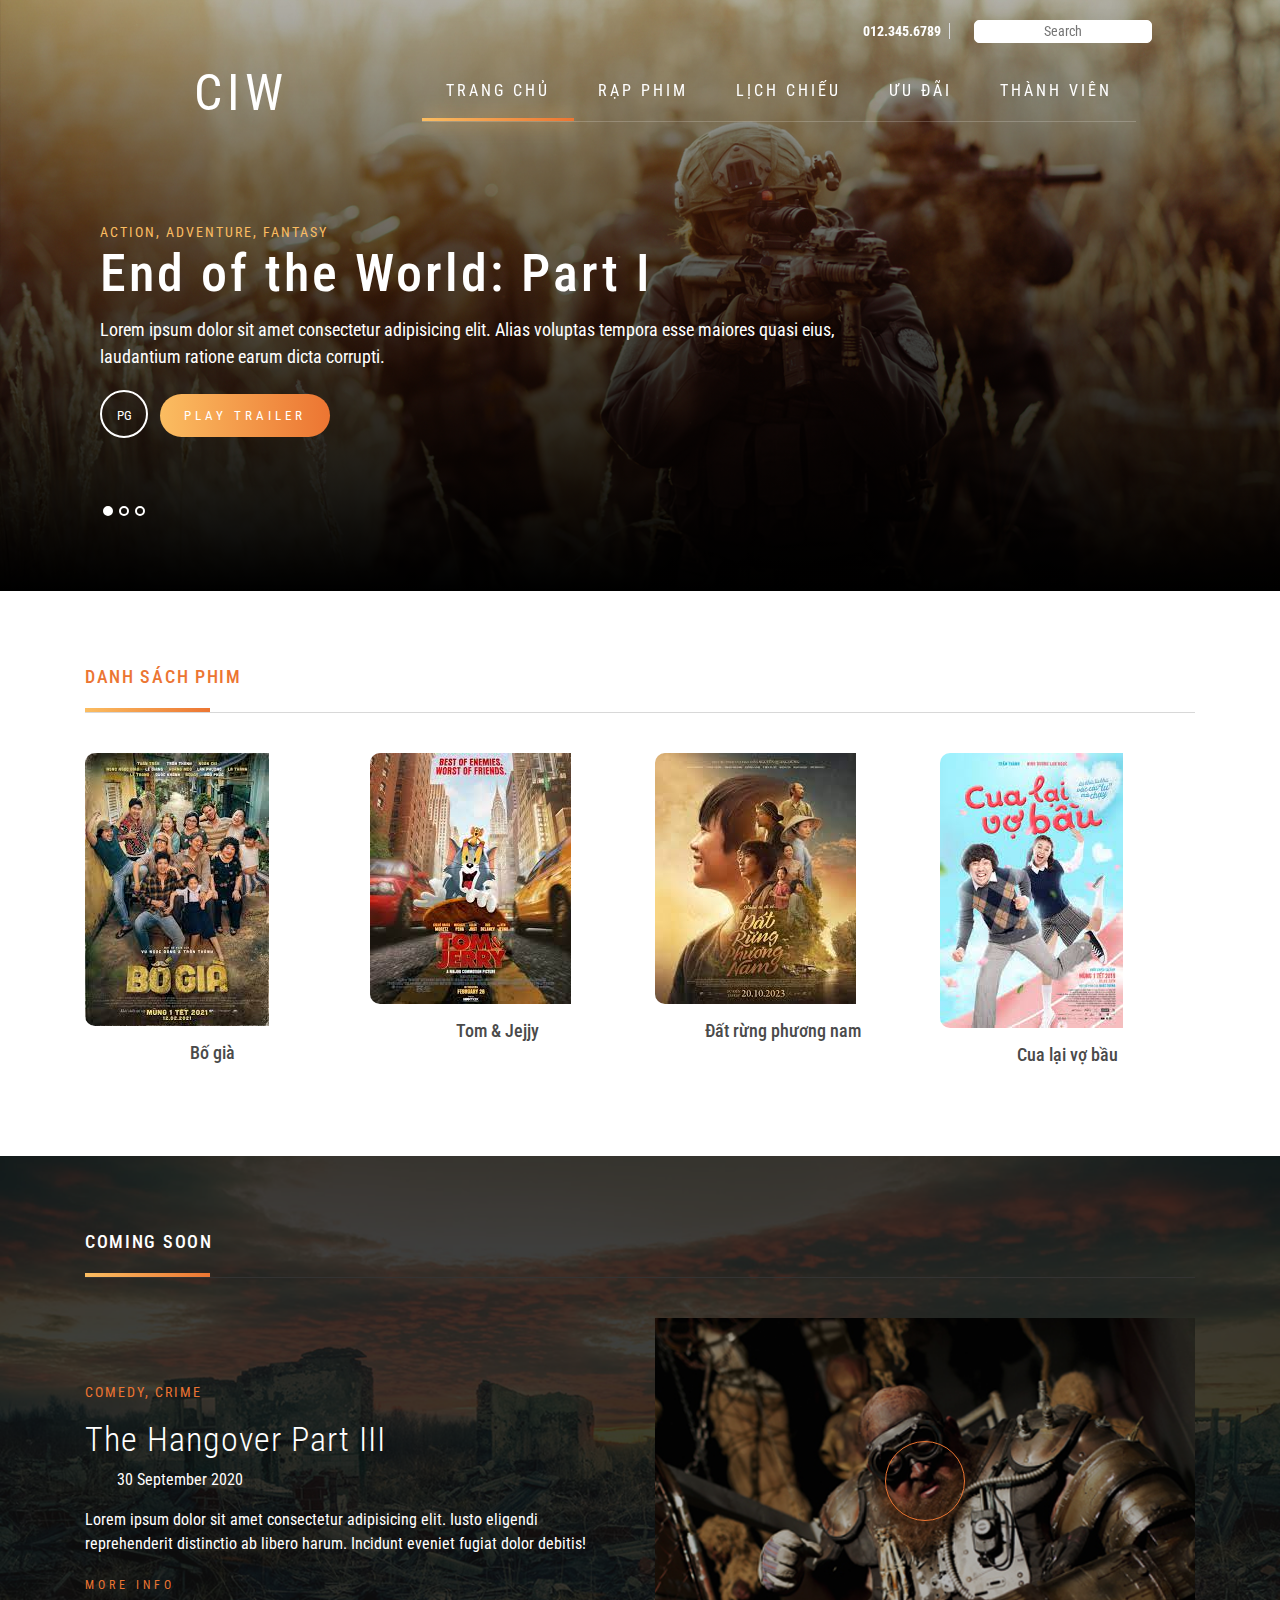
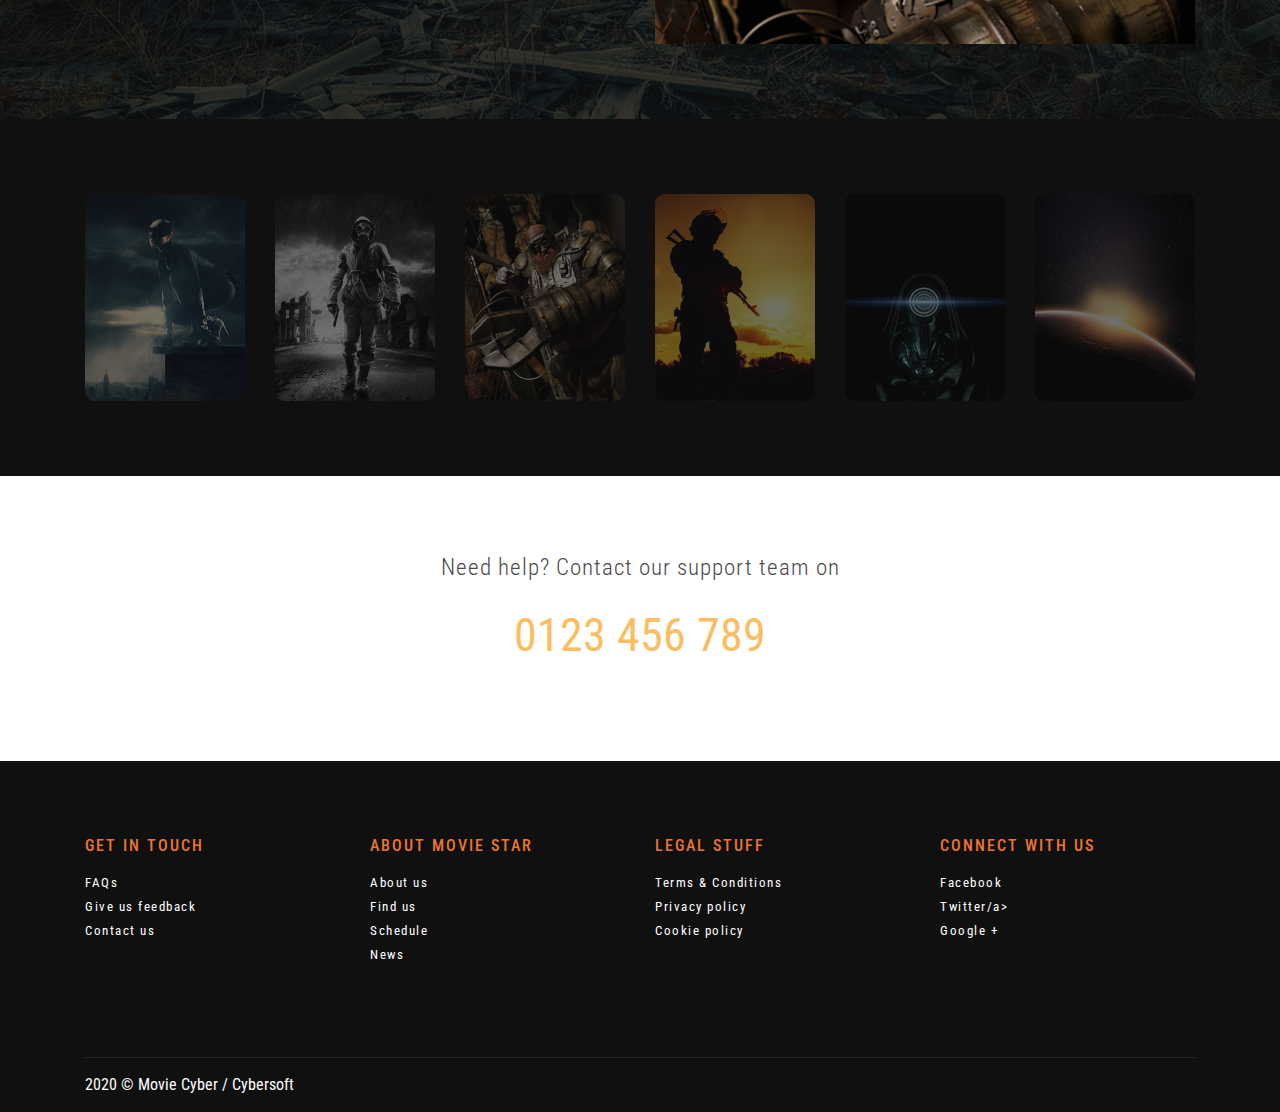
==== commit ba8676bd: "Hoang" ====
--- a/Frontend/index.html
+++ b/Frontend/index.html
@@ -63,14 +63,14 @@
                     <li class="nav-item line">
                         <a class="nav-link" href="#">RẠP PHIM</a>
                     </li>
-                    <!-- <li class="nav-item line">
-                        <a class="nav-link" href="#">LỊCH CHIẾU</a> -->
-                    </li>
-                    <li class="nav-item line">
-                        <a class="nav-link" href="/Frontend/promotions.html">ƯU ĐÃI</a>
-                    </li>
-                    <li class="nav-item line">
-                        <a class="nav-link" href="/Frontend/capnhatthongtin.html">Tài khoản</a>
+                    <li class="nav-item line">
+                        <a class="nav-link" href="#">LỊCH CHIẾU</a>
+                    </li>
+                    <li class="nav-item line">
+                        <a class="nav-link" href="#">ƯU ĐÃI</a>
+                    </li>
+                    <li class="nav-item line">
+                        <a class="nav-link" href="#">THÀNH VIÊN</a>
                     </li>
                 </ul>
             </div>
@@ -91,16 +91,16 @@
             <div class="collapse navbar-collapse" id="movieNavBar">
                 <ul class="navbar-nav ml-auto">
                     <li class="nav-item active line">
-                        <a class="nav-link" href="#">TRANG CHỦ <span class="sr-only">(current)</span></a>
-                    </li>
-                    <li class="nav-item line">
-                        <a class="nav-link" href="#">RẠP PHIM</a>
-                    </li>
-                    <!-- <li class="nav-item line">
-                        <a class="nav-link" href="#">LỊCH CHIẾU</a> -->
-                    </li>
-                    <li class="nav-item line">
-                        <a class="nav-link" href="/Frontend/promotions.html">ƯU ĐÃI</a>
+                        <a class="nav-link" href="./index.html">TRANG CHỦ <span class="sr-only">(current)</span></a>
+                    </li>
+                    <li class="nav-item line">
+                        <a class="nav-link" href="./">RẠP PHIM</a>
+                    </li>
+                    <li class="nav-item line">
+                        <a class="nav-link" href="./lichchieu.html">LỊCH CHIẾU</a>
+                    </li>
+                    <li class="nav-item line">
+                        <a class="nav-link" href="./promotions.html">ƯU ĐÃI</a>
                     </li>
                     <li class="nav-item line">
                         <a class="nav-link" href="/Frontend/capnhatthongtin.html">THÀNH VIÊN</a>
@@ -167,39 +167,217 @@
                         </div>
                     </div>
                 </div>
-                <!-- New Section -->
-                <div class="imageSection">
-                    <div class="container">
-                        <div class="row">
-                            <!-- Cột 1 -->
-                            <div class="col-md-6">
-                                <a href="/Frontend/movie-details.html?id=1" class="venobox">
-                                    <img src="/Frontend/img/tải xuống.jpg" alt="Image 1">
-                                </a>
-                                <a href="/Frontend/movie-details.html?id=1">Bố già</a>
-                            </div>
-                
-                            <!-- Cột 2 -->
-                            <div class="col-md-6">
-                                <a href="/Frontend/movie-details.html?id=2" class="venobox">
-                                    <img src="/Frontend/img/tải xuống (1).jpg" alt="Image 2">
-                                </a>
-                                <a href="/Frontend/movie-details.html?id=2">Tom & Jerry</a>
-                            </div>
-                            
-                            <!-- Thêm cột cho các hình ảnh và văn bản khác nếu cần -->
-                        </div>
-                    </div>
-                </div>
-                
-
-                
+                <div class="carousel-item">
+                    <img class="d-block w-100" src="./img/hero-3.jpg" alt="Third slide">
+                    <div class="movieCarousel__overlay">
+                    </div>
+                    <div class="container carousel-caption d-none d-md-block">
+                        <div class="col-9">
+                            <p class="animate__animated animate__fadeInDown">ACTION, ADVENTURE, FANTASY</p>
+                            <h2 class="animate__animated animate__fadeInDown">End of the World: Part III</h2>
+                            <p class="animate__animated animate__fadeInUp">Lorem ipsum dolor sit amet consectetur
+                                adipisicing elit. Alias voluptas tempora esse
+                                maiores
+                                quasi eius, laudantium ratione earum dicta corrupti.</p>
+                            <div class="movieCarousel__trailer animate__animated animate__fadeInUp">
+                                <span>PG</span>
+                                <button>
+                                    <span>
+                                        <i class="fa fa-play"></i>
+                                        PLAY TRAILER
+                                    </span>
+                                </button>
+                            </div>
+                        </div>
+                    </div>
                 </div>
             </div>
         </div>
     </section>
 
-    
+    <!-- Danh sách -->
+    <section class="newIn section">
+        <div class="container">
+            <h2 class="title">Danh sách phim</h2>
+            <div class="newIn__content">
+                <div class="row">
+                    <div class="col-3">
+                        <div class="newIn__img">
+                            <img class="img-fluid" src="./img/bogia.jpg" alt="">
+                            <div class="newIn__overlay"></div>
+                            <div class="newIn__play">
+                                <div>
+                                    <a href="/Frontend/movie-details.html?id=1"><i class="fa fa-play"></i></a>
+                                    <a href="#">read more</a>
+                                    <p class="date">Released: 7 Mar, 2017</p>
+                                </div>
+                            </div>
+                        </div>
+                        <div class="newIn__title">
+                            <h3>Bố già</h3>
+                            <div>
+                                <i class="fa fa-star"></i>
+                                <i class="fa fa-star"></i>
+                                <i class="fa fa-star"></i>
+                                <i class="fa fa-star"></i>
+                                <i class="fa fa-star"></i>
+                            </div>
+                        </div>
+                    </div>
+                    <div class="col-3">
+                        <div class="newIn__img">
+                            <img class="img-fluid" src="./img/tom&jerry.jpg" alt="">
+                            <div class="newIn__overlay"></div>
+                            <div class="newIn__play">
+                                <div>
+                                    <a href="/Frontend/movie-details.html?id=2"><i class="fa fa-play"></i></a>
+                                    <a href="#">read more</a>
+                                    <p class="date">Released: 7 Mar, 2017</p>
+                                </div>
+                            </div>
+                        </div>
+                        <div class="newIn__title">
+                            <h3>Tom & Jejjy</h3>
+                            <div>
+                                <i class="fa fa-star"></i>
+                                <i class="fa fa-star"></i>
+                                <i class="fa fa-star"></i>
+                                <i class="fa fa-star"></i>
+                                <i class="fa fa-star"></i>
+                            </div>
+                        </div>
+                    </div>
+                    <div class="col-3">
+                        <div class="newIn__img">
+                            <img class="img-fluid" src="./img/datrungphuongnam.jpg?id=3" alt="">
+                            <div class="newIn__overlay"></div>
+                            <div class="newIn__play">
+                                <div>
+                                    <a href="/Frontend/movie-details.html?id=3"><i class="fa fa-play"></i></a>
+                                    <a href="#">read more</a>
+                                    <p class="date">Released: 7 Mar, 2017</p>
+                                </div>
+                            </div>
+                        </div>
+                        <div class="newIn__title">
+                            <h3>Đất rừng phương nam</h3>
+                            <div>
+                                <i class="fa fa-star"></i>
+                                <i class="fa fa-star"></i>
+                                <i class="fa fa-star"></i>
+                                <i class="fa fa-star"></i>
+                                <i class="fa fa-star"></i>
+                            </div>
+                        </div>
+                    </div>
+                    <div class="col-3">
+                        <div class="newIn__img">
+                            <img class="img-fluid" src="./img/cualaivobau.jpg?id=4" alt="">
+                            <div class="newIn__overlay"></div>
+                            <div class="newIn__play">
+                                <div>
+                                    <a href="/Frontend/movie-details.html"><i class="fa fa-play"></i></a>
+                                    <a href="#">read more</a>
+                                    <p class="date">Released: 7 Mar, 2017</p>
+                                </div>
+                            </div>
+                        </div>
+                        <div class="newIn__title">
+                            <h3>Cua lại vợ bầu</h3>
+                            <div>
+                                <i class="fa fa-star"></i>
+                                <i class="fa fa-star"></i>
+                                <i class="fa fa-star"></i>
+                                <i class="fa fa-star"></i>
+                                <i class="fa fa-star"></i>
+                            </div>
+                        </div>
+                    </div>
+                </div>
+            </div>
+        </div>
+    </section>
+
+    <!-- SHOWTIME  -->
+
+    <!-- COMINGSOON -->
+    <section class="comingSoon section">
+        <div class="container">
+            <h2 class="title title-white">COMING SOON</h2>
+            <div class="row align-items-center">
+                <div class="col-6">
+                    <p class="comingSoon__type">COMEDY, CRIME</p>
+                    <h3>The Hangover Part III</h3>
+                    <div class="comingSoon__rating">
+                        <i class="fa fa-star"></i>
+                        <i class="fa fa-star"></i>
+                        <i class="fa fa-star"></i>
+                        <i class="fa fa-star"></i>
+                        <i class="fa fa-star"></i>
+                        <span>
+                            <i class="fa fa-calendar-alt mx-3"></i>
+                            30 September 2020
+                        </span>
+                    </div>
+                    <p>Lorem ipsum dolor sit amet consectetur adipisicing elit. Iusto eligendi reprehenderit distinctio
+                        ab libero harum. Incidunt eveniet fugiat dolor debitis!</p>
+                    <a href="#">MORE INFO <i class="fa fa-angle-right"></i></a>
+                </div>
+                <div class="col-6">
+                    <a class="my-video-links venobox" data-vbtype="video" href="https://youtu.be/iN2bQ2j7bGY">
+                        <div class="comingSoon__video">
+                            <img class="img-fluid" src="./img/slide-3-video.png" alt="">
+                            <i class="fa fa-play"></i>
+                        </div>
+                    </a>
+                </div>
+            </div>
+        </div>
+    </section>
+
+    <!-- MOVIELIST  -->
+    <section class="movieList section">
+        <div class="container">
+            <div class="row">
+                <div class="col-2">
+                    <div class="movieList__item">
+                        <img class="img-fluid" src="./img/movie-9.jpg" alt="">
+                        <div class="movieList__overlay"></div>
+                    </div>
+                </div>
+                <div class="col-2">
+                    <div class="movieList__item">
+                        <img class="img-fluid" src="./img/movie-8.jpg" alt="">
+                        <div class="movieList__overlay"></div>
+                    </div>
+                </div>
+                <div class="col-2">
+                    <div class="movieList__item">
+                        <img class="img-fluid" src="./img/movie-11.jpg" alt="">
+                        <div class="movieList__overlay"></div>
+                    </div>
+                </div>
+                <div class="col-2">
+                    <div class="movieList__item">
+                        <img class="img-fluid" src="./img/movie-13.jpg" alt="">
+                        <div class="movieList__overlay"></div>
+                    </div>
+                </div>
+                <div class="col-2">
+                    <div class="movieList__item">
+                        <img class="img-fluid" src="./img/movie-12.jpg" alt="">
+                        <div class="movieList__overlay"></div>
+                    </div>
+                </div>
+                <div class="col-2">
+                    <div class="movieList__item">
+                        <img class="img-fluid" src="./img/movie-14.jpg" alt="">
+                        <div class="movieList__overlay"></div>
+                    </div>
+                </div>
+            </div>
+        </div>
+    </section>
 
     <!-- CONTACT  -->
     <section class="contact section">
@@ -274,9 +452,16 @@
 
     <!-- MAIN JS  -->
     <script>
-        function setDestinationId(id) {
-            // Lưu giá trị id vào một biến toàn cục hoặc làm bất kỳ điều gì bạn muốn
-            window.destinationId = id;
+
+        window.onscroll = function () {
+            // Code tạo hiệu ứng xuất hiện thanh màu đen khi scroll
+            if (document.body.scrollTop > 200 || document.documentElement.scrollTop > 200) {
+                // 
+                document.getElementById("headerFixed").style.transform = "translate(-50%,0)";
+            }
+            else {
+                document.getElementById("headerFixed").style.transform = "translate(-50%,-100%)";
+            }
         }
     </script>
 </body>
--- a/Frontend/css/index.css
+++ b/Frontend/css/index.css
@@ -752,99 +752,6 @@
     .line.active::after {
         width: 0;
     }
-/* Thêm CSS cho phần mới (section.imageSection) */
-/* CSS cho phần imageSection */
-/* CSS cho phần imageSection */
-.imageSection {
-    margin-top: 20px;
-}
-
-.imageSection a {
-    display: block;
-    margin-bottom: 20px;
-    position: relative;
-}
-
-.imageSection img {
-    width: 100%;
-    height: 100%; /* Đặt chiều cao và chiều rộng của hình ảnh là 100% */
-    object-fit: cover; /* Đảm bảo hình ảnh không bị méo */
-}
-
-.imageSection p {
-    text-align: center;
-    margin-top: 10px;
-    color: #fff;
-    position: absolute;
-    bottom: 10px;
-    left: 50%;
-    transform: translateX(-50%);
-    background-color: rgba(0, 0, 0, 0.7);
-    padding: 5px;
-    border-radius: 5px;
-    max-width: 80%;
-}
-/* CSS for links below images */
-.imageSection .row a {
-    display: block; /* Để thẻ 'a' trở thành một khối để có thể tùy chỉnh chiều rộng và chiều cao */
-    text-align: center; /* Canh giữa nội dung trong thẻ 'a' */
-    margin-top: 10px; /* Khoảng cách từ trên xuống giữa các thẻ 'a' và ảnh */
-    text-decoration: none; /* Loại bỏ gạch chân mặc định của thẻ 'a' */
-    color: #333; /* Màu chữ cho thẻ 'a' */
-    font-size: 16px; /* Cỡ chữ cho thẻ 'a' */
-}
-
-/* Hover effect on links */
-.imageSection .row a:hover {
-    color: #ff5733; /* Màu chữ khi di chuột qua thẻ 'a' */
-}
-
-
-/* Điều chỉnh CSS cho phần movieCarousel__overlay */
-.movieCarousel__overlay {
-    position: absolute;
-    top: 0;
-    left: 0;
-    width: 100%;
-    height: 100%;
-    background: rgba(0, 0, 0, 0.7); /* Điều chỉnh mức độ đục của overlay */
-}
-
-.movieCarousel .carousel-caption {
-    position: absolute;
-    top: 50%;
-    left: 50%;
-    transform: translate(-50%, -50%);
-    color: #fff;
-    text-align: center;
-    width: 100%;
-}
-
-.movieCarousel__trailer {
-    margin-top: 20px;
-}
-
-.movieCarousel__trailer span {
-    padding: 5px 10px;
-    background-color: #fff;
-    color: #000;
-    font-weight: bold;
-    border-radius: 5px;
-    margin-right: 10px;
-}
-
-/* Thêm CSS cho phần footer */
-footer {
-    background-color: #333;
-    color: #fff;
-    padding: 20px 0;
-    margin-top: 50px;
-}
-
-.footer__copyright {
-    text-align: center;
-    margin-top: 20px;
-}
 
     /* HEADER  */
     header .navbar-toggler {
@@ -864,41 +771,4 @@
         color: #ec7532;
     }
 
-}
-
-section {
-    background-color: #f8f8f8; /* Set a background color for better visibility */
-    padding: 20px; /* Add some padding for spacing */
-}
-
-.form-container {
-    display: flex;
-    flex-direction: column;
-    align-items: center;
-    background-color: #ffffff; /* Set a background color for the form container */
-    padding: 20px; /* Add padding for spacing within the form container */
-    border-radius: 10px; /* Add rounded corners to the form container */
-    box-shadow: 0 0 10px rgba(0, 0, 0, 0.1); /* Add a subtle box shadow for depth */
-}
-
-.detail {
-    font-size: 30px;
-}
-
-.datve {
-    width: 120px;
-    height: 50px;
-    margin-top: 10px;
-    border-radius: 10px;
-    color: #fff;
-    background-color: #000;
-    border: none;
-    cursor: pointer;
-}
-
-.datve:hover {
-    background-color: #fbbd61;
-    border: 1px solid #fbbd61;
-    transition: all .5s;
-}
-
+}